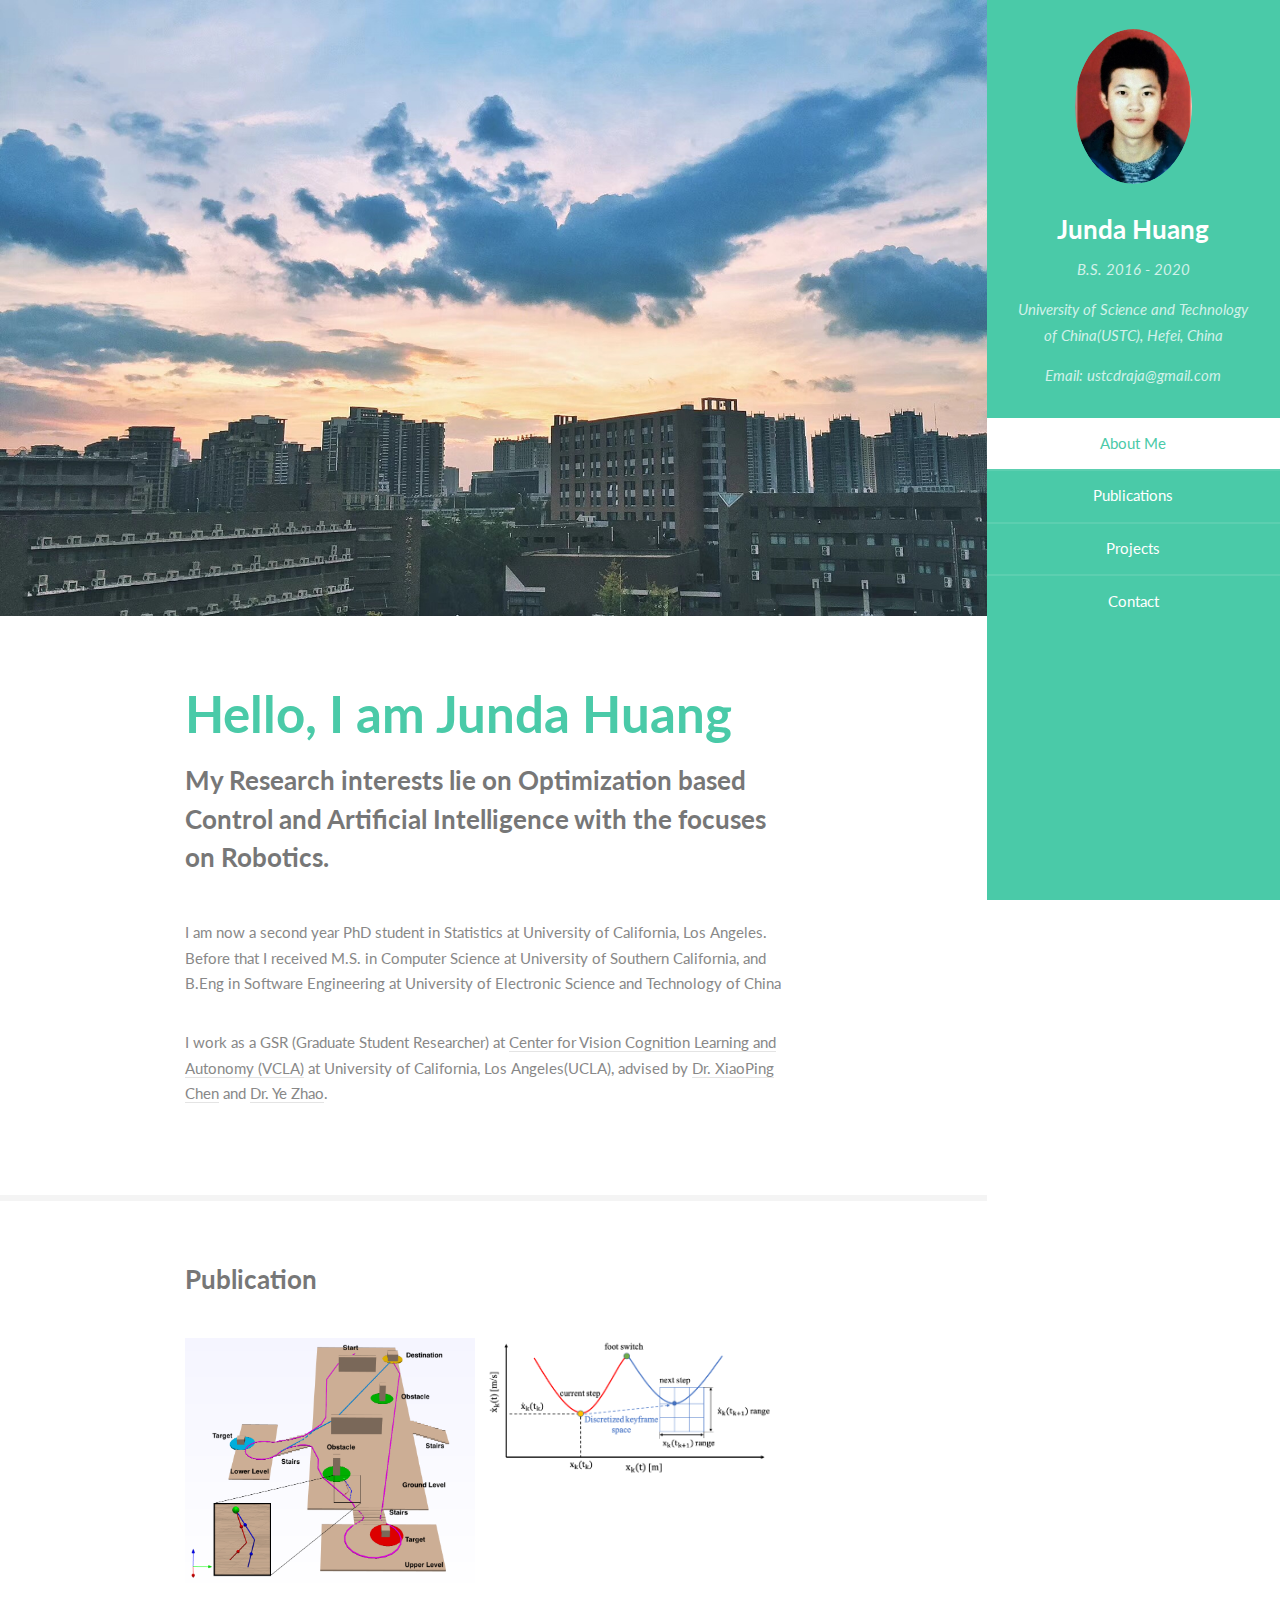
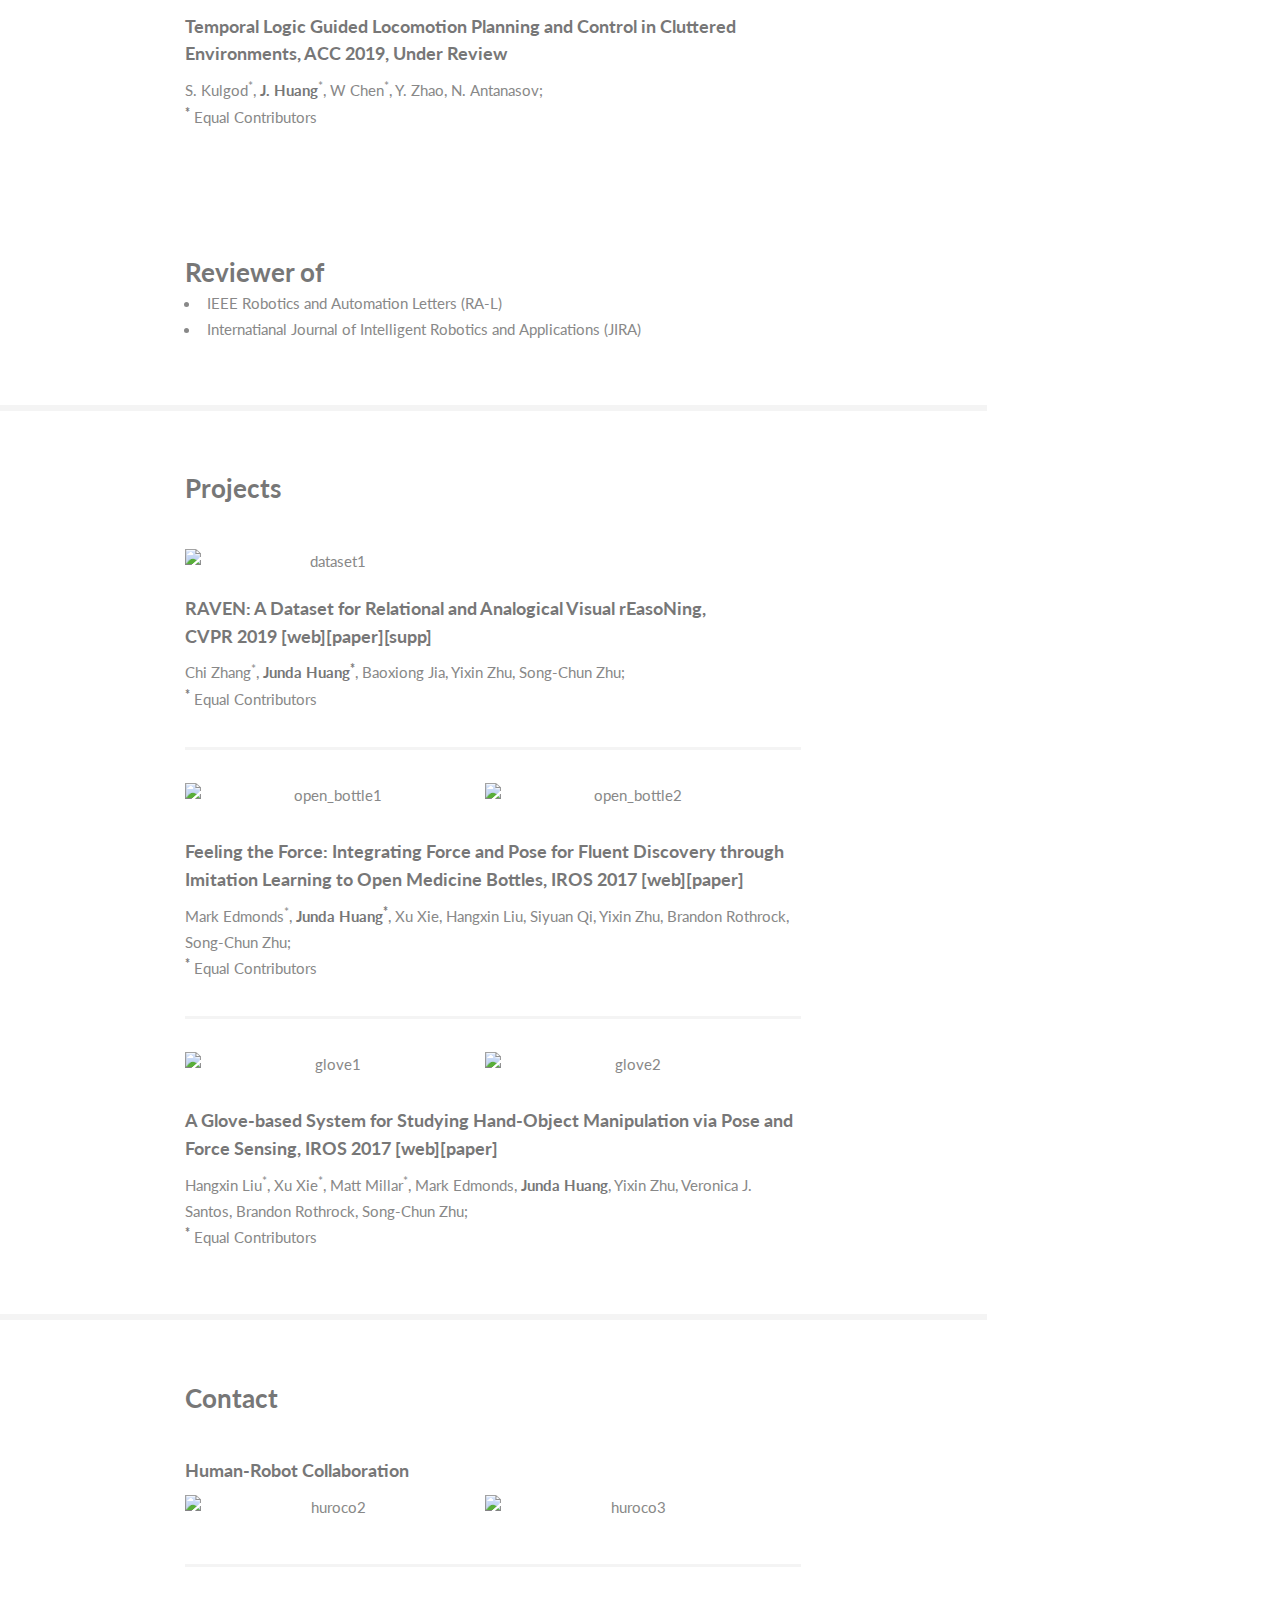
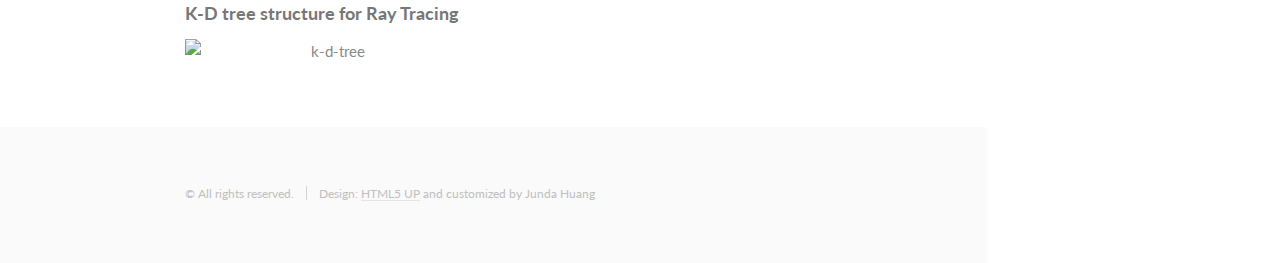
==== newPage/index.html @ 222080c9 "first commit" ====
<!DOCTYPE HTML>
<html>
	<head>
		<title>Junda Huang</title>
		<meta charset="utf-8" />
		<meta name="viewport" content="width=device-width, initial-scale=1" />
		<!--[if lte IE 8]><script src="assets/js/ie/html5shiv.js"></script><![endif]-->
		<link rel="stylesheet" href="assets/css/main.css" />
		<!--[if lte IE 8]><link rel="stylesheet" href="assets/css/ie8.css" /><![endif]-->
		<link rel="apple-touch-icon" sizes="57x57" href="./images/title.ico/apple-icon-57x57.png">
		<link rel="apple-touch-icon" sizes="60x60" href="./images/title.ico/apple-icon-60x60.png">
		<link rel="apple-touch-icon" sizes="72x72" href="./images/title.ico/apple-icon-72x72.png">
		<link rel="apple-touch-icon" sizes="76x76" href="./images/title.ico/apple-icon-76x76.png">
		<link rel="apple-touch-icon" sizes="114x114" href="./images/title.ico/apple-icon-114x114.png">
		<link rel="apple-touch-icon" sizes="120x120" href="./images/title.ico/apple-icon-120x120.png">
		<link rel="apple-touch-icon" sizes="144x144" href="./images/title.ico/apple-icon-144x144.png">
		<link rel="apple-touch-icon" sizes="152x152" href="./images/title.ico/apple-icon-152x152.png">
		<link rel="apple-touch-icon" sizes="180x180" href="./images/title.ico/apple-icon-180x180.png">
		<link rel="icon" type="image/png" sizes="192x192"  href="./images/title.ico/android-icon-192x192.png">
		<link rel="icon" type="image/png" sizes="32x32" href="./images/title.ico/favicon-32x32.png">
		<link rel="icon" type="image/png" sizes="96x96" href="./images/title.ico/favicon-96x96.png">
		<link rel="icon" type="image/png" sizes="16x16" href="./images/title.ico/favicon-16x16.png">
		<link rel="manifest" href="./images/title.ico/manifest.json">
		<meta name="msapplication-TileColor" content="#ffffff">
		<meta name="msapplication-TileImage" content="./images/title.ico/ms-icon-144x144.png">
		<meta name="theme-color" content="#ffffff">
	</head>
	<body>

		<!-- Header -->
			<section id="header">
				<header>
					<span class="image avatar"><img src="./images/1.jpg" alt="" /></span>
					<h1 id="logo"><a href="#">Junda Huang</a></h1>
					<p>B.S. 2016 - 2020</p>
					<p>University of Science and Technology of China(USTC), Hefei, China</p>
					<p>Email: ustcdraja@gmail.com  

					</p>
				</header>
				<nav id="nav">
					<ul>
						<li><a href="#one" class="active">About Me</a></li>
						<li><a href="#two">Publications</a></li>
						<li><a href="#three">Projects</a></li>
						<li><a href="#four">Contact</a></li>
					</ul>
				</nav>
				<!-- <footer>
					<ul class="icons">
						<li><a href="#" class="icon fa-twitter"><span class="label">Twitter</span></a></li>
						<li><a href="#" class="icon fa-facebook"><span class="label">Facebook</span></a></li>
						<li><a href="#" class="icon fa-instagram"><span class="label">Instagram</span></a></li>
						<li><a href="#" class="icon fa-github"><span class="label">Github</span></a></li>
						<li><a href="#" class="icon fa-envelope"><span class="label">Email</span></a></li>
					</ul>
				</footer> -->
			</section>

		<!-- Wrapper -->
			<div id="wrapper">

				<!-- Main -->
					<div id="main">

						<!-- One -->
							<section id="one">
								<div class="container">
									<header class="major">
										<h2>Hello, I am Junda Huang</h2>
										<p>My Research interests lie on Optimization based Control and Artificial Intelligence with the focuses on Robotics.</p>
									</header>
									<p>I am now a second year PhD student in Statistics at University of California, Los Angeles. Before that I received
										M.S. in Computer Science at University of Southern California, and B.Eng in Software Engineering at University of
										Electronic Science and Technology of China</p>
									<p>I work as a GSR (Graduate Student Researcher) at <a href="http://vcla.stat.ucla.edu/index.html">
										Center for Vision Cognition Learning and Autonomy (VCLA)</a> 
										at University of California, Los Angeles(UCLA), advised by 
										<a href="http://ai.ustc.edu.cn/">Dr. XiaoPing Chen</a> and <a href="https://sites.google.com/site/yezhaout/home">Dr. Ye Zhao</a>.<br><br>
								</div>
							</section>

						<!-- Two Publication-->
							<section id="two">
								<div class="container">
									<h3>Publication</h3>
									<br>
									<div class="features">
										<article>
											<div class="inner">
												<img src="./images/planned_paths_fixed.png" class="paperimgs" alt="Path planning" />
												<img src="./images/keyframe.png" class="paperimgs" alt="keyframe" />
											</div>
											<div class="paperdivs">
												<h4>Temporal Logic Guided Locomotion Planning and Control in Cluttered Environments, ACC 2019, Under Review</h4>
												<p>S. Kulgod<sup>*</sup>, <strong>J. Huang</strong><sup>*</sup>, W Chen<sup>*</sup>, Y. Zhao, N. Antanasov;
													 <br><b><sup>*</sup></b> Equal Contributors</p>
											</div>
										</article>										
									</div>
								</div>
								<div class="container">
									<h7>Reviewer of</h7>
									<br>
									<div class="features">
										<ul>
											<li>IEEE Robotics and Automation Letters (RA-L)</li>
											<li>Internatianal Journal of Intelligent Robotics and Applications (JIRA)</li>
										</ul>
									</div>
								</div>
							</section>
						<!-- Three Projects -->
							<section id="three">
								<div class="container">
									<h3>Projects</h3>
									<br>
									<div class="features">
										<article>
												<div class="inner">
													<img src="./images/ravendataset1.png" class="paperimgs" alt="dataset1" />
												</div>
												<div class="paperdivs">
													<h4>RAVEN: A Dataset for Relational and Analogical Visual rEasoNing, <br>CVPR 2019 [<a href="http://wellyzhang.github.io/project/raven.html">web</a>][<a href="http://wellyzhang.github.io/attach/cvpr19zhang.pdf">paper</a>][<a href="http://wellyzhang.github.io/attach/cvpr19zhang_supp.pdf">supp</a>]</h4>
													<p>Chi Zhang<sup>*</sup>, <b>Junda Huang<sup>*</sup></b>, Baoxiong Jia, Yixin Zhu, Song-Chun Zhu; <br><b><sup>*</sup></b> Equal Contributors</p>
												</div>
										</article>

										<article>
											<div class="inner">
												<img src="./images/open_bottle1.gif" class="paperimgs" alt="open_bottle1" />
												<img src="./images/open_bottle2.gif" class="paperimgs" alt="open_bottle2" />
											</div>
											<div class="paperdivs">
												<h4>Feeling the Force: Integrating Force and Pose for Fluent Discovery through Imitation Learning to Open Medicine Bottles, IROS 2017 [<a href="./projects/open_bottles/index.html">web</a>][<a href="./papers/IROS17_OpenBottle.pdf">paper</a>]</h4>
												<p>Mark Edmonds<sup>*</sup>, <b>Junda Huang<sup>*</sup></b>, Xu Xie, Hangxin Liu, Siyuan Qi, Yixin Zhu, Brandon Rothrock, Song-Chun Zhu; <br><b><sup>*</sup></b> Equal Contributors</p>
											</div>
										</article>

										<article>
											<div class="inner">
												<img src="./images/glove1.png" class="paperimgs" alt="glove1" />
												<img src="./images/glove2.png" class="paperimgs" alt="glove2" />
											</div>
											<div class="paperdivs">
												<h4>A Glove-based System for Studying Hand-Object Manipulation via Pose and Force Sensing, IROS 2017 [<a href="https://liuhx111.github.io/glove.html">web</a>][<a href="https://liuhx111.github.io/papers/IROS17_Glove_Hardware.pdf">paper</a>]</h4>
												<p>Hangxin Liu<sup>*</sup>, Xu Xie<sup>*</sup>, Matt Millar<sup>*</sup>, Mark Edmonds, <b>Junda Huang</b>, Yixin Zhu, Veronica J. Santos, Brandon Rothrock, Song-Chun Zhu; <br><b><sup>*</sup></b> Equal Contributors</p>
											</div>
										</article>
									</div>
									
								</div>
							</section>

						<!-- Four Contact -->
							<section id="four">
								<div class="container">
									<h3>Contact</h3>
									<br>
									<div class="features">
										<article>
											<div>
												<a href="https://xiaozhuchacha.github.io/projects/huroco/index.html"><h4>Human-Robot Collaboration</h4></a>
											</div>
											<div class="inner">
												<img src="./images/huroco2.gif" class="hurocoimgs" alt="huroco2" />
												<img src="./images/huroco3.gif" class="hurocoimgs" alt="huroco3" />
											</div>
										</article>
										<article>
											<div>
												<h4>K-D tree structure for Ray Tracing</h4>
											</div>
											<div class="inner">
												<img src="images/k-d tree.png" class="hurocoimgs" alt="k-d-tree" />
											</div>
										</article>
									</div>
								</div>
							</section>

						<!-- Five -->
						<!--
							<section id="five">
								<div class="container">
									<h3>Elements</h3>

									<section>
										<h4>Text</h4>
										<p>This is <b>bold</b> and this is <strong>strong</strong>. This is <i>italic</i> and this is <em>emphasized</em>.
										This is <sup>superscript</sup> text and this is <sub>subscript</sub> text.
										This is <u>underlined</u> and this is code: <code>for (;;) { ... }</code>. Finally, <a href="#">this is a link</a>.</p>
										<hr />
										<header>
											<h4>Heading with a Subtitle</h4>
											<p>Lorem ipsum dolor sit amet nullam id egestas urna aliquam</p>
										</header>
										<p>Nunc lacinia ante nunc ac lobortis. Interdum adipiscing gravida odio porttitor sem non mi integer non faucibus ornare mi ut ante amet placerat aliquet. Volutpat eu sed ante lacinia sapien lorem accumsan varius montes viverra nibh in adipiscing blandit tempus accumsan.</p>
										<header>
											<h5>Heading with a Subtitle</h5>
											<p>Lorem ipsum dolor sit amet nullam id egestas urna aliquam</p>
										</header>
										<p>Nunc lacinia ante nunc ac lobortis. Interdum adipiscing gravida odio porttitor sem non mi integer non faucibus ornare mi ut ante amet placerat aliquet. Volutpat eu sed ante lacinia sapien lorem accumsan varius montes viverra nibh in adipiscing blandit tempus accumsan.</p>
										<hr />
										<h2>Heading Level 2</h2>
										<h3>Heading Level 3</h3>
										<h4>Heading Level 4</h4>
										<h5>Heading Level 5</h5>
										<h6>Heading Level 6</h6>
										<hr />
										<h5>Blockquote</h5>
										<blockquote>Fringilla nisl. Donec accumsan interdum nisi, quis tincidunt felis sagittis eget tempus euismod. Vestibulum ante ipsum primis in faucibus vestibulum. Blandit adipiscing eu felis iaculis volutpat ac adipiscing accumsan faucibus. Vestibulum ante ipsum primis in faucibus lorem ipsum dolor sit amet nullam adipiscing eu felis.</blockquote>
										<h5>Preformatted</h5>
										<pre><code>i = 0;

	while (!deck.isInOrder()) {
	    print 'Iteration ' + i;
	    deck.shuffle();
	    i++;
	}

	print 'It took ' + i + ' iterations to sort the deck.';</code></pre>
									</section>

									<section>
										<h4>Lists</h4>
										<div class="row">
											<div class="6u 12u(xsmall)">
												<h5>Unordered</h5>
												<ul>
													<li>Dolor pulvinar etiam magna etiam.</li>
													<li>Sagittis adipiscing lorem eleifend.</li>
													<li>Felis enim feugiat dolore viverra.</li>
												</ul>
												<h5>Alternate</h5>
												<ul class="alt">
													<li>Dolor pulvinar etiam magna etiam.</li>
													<li>Sagittis adipiscing lorem eleifend.</li>
													<li>Felis enim feugiat dolore viverra.</li>
												</ul>
											</div>
											<div class="6u 12u(xsmall)">
												<h5>Ordered</h5>
												<ol>
													<li>Dolor pulvinar etiam magna etiam.</li>
													<li>Etiam vel felis at lorem sed viverra.</li>
													<li>Felis enim feugiat dolore viverra.</li>
													<li>Dolor pulvinar etiam magna etiam.</li>
													<li>Etiam vel felis at lorem sed viverra.</li>
													<li>Felis enim feugiat dolore viverra.</li>
												</ol>
												<h5>Icons</h5>
												<ul class="icons">
													<li><a href="#" class="icon fa-twitter"><span class="label">Twitter</span></a></li>
													<li><a href="#" class="icon fa-facebook"><span class="label">Facebook</span></a></li>
													<li><a href="#" class="icon fa-instagram"><span class="label">Instagram</span></a></li>
													<li><a href="#" class="icon fa-github"><span class="label">Github</span></a></li>
													<li><a href="#" class="icon fa-dribbble"><span class="label">Dribbble</span></a></li>
													<li><a href="#" class="icon fa-tumblr"><span class="label">Tumblr</span></a></li>
												</ul>
											</div>
										</div>
										<h5>Actions</h5>
										<ul class="actions">
											<li><a href="#" class="button special">Default</a></li>
											<li><a href="#" class="button">Default</a></li>
											<li><a href="#" class="button alt">Default</a></li>
										</ul>
										<ul class="actions small">
											<li><a href="#" class="button special small">Small</a></li>
											<li><a href="#" class="button small">Small</a></li>
											<li><a href="#" class="button alt small">Small</a></li>
										</ul>
										<div class="row">
											<div class="3u 6u(medium) 12u$(xsmall)">
												<ul class="actions vertical">
													<li><a href="#" class="button special">Default</a></li>
													<li><a href="#" class="button">Default</a></li>
													<li><a href="#" class="button alt">Default</a></li>
												</ul>
											</div>
											<div class="3u 6u$(medium) 12u$(xsmall)">
												<ul class="actions vertical small">
													<li><a href="#" class="button special small">Small</a></li>
													<li><a href="#" class="button small">Small</a></li>
													<li><a href="#" class="button alt small">Small</a></li>
												</ul>
											</div>
											<div class="3u 6u(medium) 12u$(xsmall)">
												<ul class="actions vertical">
													<li><a href="#" class="button special fit">Default</a></li>
													<li><a href="#" class="button fit">Default</a></li>
													<li><a href="#" class="button alt fit">Default</a></li>
												</ul>
											</div>
											<div class="3u 6u$(medium) 12u$(xsmall)">
												<ul class="actions vertical small">
													<li><a href="#" class="button special small fit">Small</a></li>
													<li><a href="#" class="button small fit">Small</a></li>
													<li><a href="#" class="button alt small fit">Small</a></li>
												</ul>
											</div>
										</div>
									</section>

									<section>
										<h4>Table</h4>
										<h5>Default</h5>
										<div class="table-wrapper">
											<table>
												<thead>
													<tr>
														<th>Name</th>
														<th>Description</th>
														<th>Price</th>
													</tr>
												</thead>
												<tbody>
													<tr>
														<td>Item One</td>
														<td>Ante turpis integer aliquet porttitor.</td>
														<td>29.99</td>
													</tr>
													<tr>
														<td>Item Two</td>
														<td>Vis ac commodo adipiscing arcu aliquet.</td>
														<td>19.99</td>
													</tr>
													<tr>
														<td>Item Three</td>
														<td> Morbi faucibus arcu accumsan lorem.</td>
														<td>29.99</td>
													</tr>
													<tr>
														<td>Item Four</td>
														<td>Vitae integer tempus condimentum.</td>
														<td>19.99</td>
													</tr>
													<tr>
														<td>Item Five</td>
														<td>Ante turpis integer aliquet porttitor.</td>
														<td>29.99</td>
													</tr>
												</tbody>
												<tfoot>
													<tr>
														<td colspan="2"></td>
														<td>100.00</td>
													</tr>
												</tfoot>
											</table>
										</div>

										<h5>Alternate</h5>
										<div class="table-wrapper">
											<table class="alt">
												<thead>
													<tr>
														<th>Name</th>
														<th>Description</th>
														<th>Price</th>
													</tr>
												</thead>
												<tbody>
													<tr>
														<td>Item One</td>
														<td>Ante turpis integer aliquet porttitor.</td>
														<td>29.99</td>
													</tr>
													<tr>
														<td>Item Two</td>
														<td>Vis ac commodo adipiscing arcu aliquet.</td>
														<td>19.99</td>
													</tr>
													<tr>
														<td>Item Three</td>
														<td> Morbi faucibus arcu accumsan lorem.</td>
														<td>29.99</td>
													</tr>
													<tr>
														<td>Item Four</td>
														<td>Vitae integer tempus condimentum.</td>
														<td>19.99</td>
													</tr>
													<tr>
														<td>Item Five</td>
														<td>Ante turpis integer aliquet porttitor.</td>
														<td>29.99</td>
													</tr>
												</tbody>
												<tfoot>
													<tr>
														<td colspan="2"></td>
														<td>100.00</td>
													</tr>
												</tfoot>
											</table>
										</div>
									</section>

									<section>
										<h4>Buttons</h4>
										<ul class="actions">
											<li><a href="#" class="button special">Special</a></li>
											<li><a href="#" class="button">Default</a></li>
											<li><a href="#" class="button alt">Alternate</a></li>
										</ul>
										<ul class="actions">
											<li><a href="#" class="button special big">Big</a></li>
											<li><a href="#" class="button">Default</a></li>
											<li><a href="#" class="button alt small">Small</a></li>
										</ul>
										<ul class="actions fit">
											<li><a href="#" class="button special fit">Fit</a></li>
											<li><a href="#" class="button fit">Fit</a></li>
											<li><a href="#" class="button alt fit">Fit</a></li>
										</ul>
										<ul class="actions fit small">
											<li><a href="#" class="button special fit small">Fit + Small</a></li>
											<li><a href="#" class="button fit small">Fit + Small</a></li>
											<li><a href="#" class="button alt fit small">Fit + Small</a></li>
										</ul>
										<ul class="actions">
											<li><a href="#" class="button special icon fa-download">Icon</a></li>
											<li><a href="#" class="button icon fa-download">Icon</a></li>
											<li><a href="#" class="button alt icon fa-check">Icon</a></li>
										</ul>
										<ul class="actions">
											<li><span class="button special disabled">Special</span></li>
											<li><span class="button disabled">Default</span></li>
											<li><span class="button alt disabled">Alternate</span></li>
										</ul>
									</section>

									<section>
										<h4>Form</h4>
										<form method="post" action="#">
											<div class="row uniform">
												<div class="6u 12u(xsmall)">
													<input type="text" name="demo-name" id="demo-name" value="" placeholder="Name" />
												</div>
												<div class="6u 12u(xsmall)">
													<input type="email" name="demo-email" id="demo-email" value="" placeholder="Email" />
												</div>
											</div>
											<div class="row uniform">
												<div class="12u">
													<div class="select-wrapper">
														<select name="demo-category" id="demo-category">
															<option value="">- Category -</option>
															<option value="1">Manufacturing</option>
															<option value="1">Shipping</option>
															<option value="1">Administration</option>
															<option value="1">Human Resources</option>
														</select>
													</div>
												</div>
											</div>
											<div class="row uniform">
												<div class="4u 12u(medium)">
													<input type="radio" id="demo-priority-low" name="demo-priority" checked>
													<label for="demo-priority-low">Low Priority</label>
												</div>
												<div class="4u 12u(medium)">
													<input type="radio" id="demo-priority-normal" name="demo-priority">
													<label for="demo-priority-normal">Normal Priority</label>
												</div>
												<div class="4u 12u(medium)">
													<input type="radio" id="demo-priority-high" name="demo-priority">
													<label for="demo-priority-high">High Priority</label>
												</div>
											</div>
											<div class="row uniform">
												<div class="6u 12u(medium)">
													<input type="checkbox" id="demo-copy" name="demo-copy">
													<label for="demo-copy">Email me a copy of this message</label>
												</div>
												<div class="6u 12u(medium)">
													<input type="checkbox" id="demo-human" name="demo-human" checked>
													<label for="demo-human">I am a human and not a robot</label>
												</div>
											</div>
											<div class="row uniform">
												<div class="12u">
													<textarea name="demo-message" id="demo-message" placeholder="Enter your message" rows="6"></textarea>
												</div>
											</div>
											<div class="row uniform">
												<div class="12u">
													<ul class="actions">
														<li><input type="submit" value="Send Message" /></li>
														<li><input type="reset" value="Reset" class="alt" /></li>
													</ul>
												</div>
											</div>
										</form>
									</section>

									<section>
										<h4>Image</h4>
										<h5>Fit</h5>
										<span class="image fit"><img src="images/banner.jpg" alt="" /></span>
										<div class="box alt">
											<div class="row 50% uniform">
												<div class="4u"><span class="image fit"><img src="images/pic01.jpg" alt="" /></span></div>
												<div class="4u"><span class="image fit"><img src="images/pic02.jpg" alt="" /></span></div>
												<div class="4u"><span class="image fit"><img src="images/pic03.jpg" alt="" /></span></div>
											</div>
											<div class="row 50% uniform">
												<div class="4u"><span class="image fit"><img src="images/pic02.jpg" alt="" /></span></div>
												<div class="4u"><span class="image fit"><img src="images/pic03.jpg" alt="" /></span></div>
												<div class="4u"><span class="image fit"><img src="images/pic01.jpg" alt="" /></span></div>
											</div>
											<div class="row 50% uniform">
												<div class="4u"><span class="image fit"><img src="images/pic03.jpg" alt="" /></span></div>
												<div class="4u"><span class="image fit"><img src="images/pic01.jpg" alt="" /></span></div>
												<div class="4u"><span class="image fit"><img src="images/pic02.jpg" alt="" /></span></div>
											</div>
										</div>
										<h5>Left &amp; Right</h5>
										<p><span class="image left"><img src="images/avatar.jpg" alt="" /></span>Fringilla nisl. Donec accumsan interdum nisi, quis tincidunt felis sagittis eget. tempus euismod. Vestibulum ante ipsum primis in faucibus vestibulum. Blandit adipiscing eu felis iaculis volutpat ac adipiscing accumsan eu faucibus. Integer ac pellentesque praesent tincidunt felis sagittis eget. tempus euismod. Vestibulum ante ipsum primis in faucibus vestibulum. Blandit adipiscing eu felis iaculis volutpat ac adipiscing accumsan eu faucibus. Integer ac pellentesque praesent. Donec accumsan interdum nisi, quis tincidunt felis sagittis eget. tempus euismod. Vestibulum ante ipsum primis in faucibus vestibulum. Blandit adipiscing eu felis iaculis volutpat ac adipiscing accumsan eu faucibus. Integer ac pellentesque praesent tincidunt felis sagittis eget. tempus euismod. Vestibulum ante ipsum primis in faucibus vestibulum. Blandit adipiscing eu felis iaculis volutpat ac adipiscing accumsan eu faucibus. Integer ac pellentesque praesent.</p>
										<p><span class="image right"><img src="images/avatar.jpg" alt="" /></span>Fringilla nisl. Donec accumsan interdum nisi, quis tincidunt felis sagittis eget. tempus euismod. Vestibulum ante ipsum primis in faucibus vestibulum. Blandit adipiscing eu felis iaculis volutpat ac adipiscing accumsan eu faucibus. Integer ac pellentesque praesent tincidunt felis sagittis eget. tempus euismod. Vestibulum ante ipsum primis in faucibus vestibulum. Blandit adipiscing eu felis iaculis volutpat ac adipiscing accumsan eu faucibus. Integer ac pellentesque praesent. Donec accumsan interdum nisi, quis tincidunt felis sagittis eget. tempus euismod. Vestibulum ante ipsum primis in faucibus vestibulum. Blandit adipiscing eu felis iaculis volutpat ac adipiscing accumsan eu faucibus. Integer ac pellentesque praesent tincidunt felis sagittis eget. tempus euismod. Vestibulum ante ipsum primis in faucibus vestibulum. Blandit adipiscing eu felis iaculis volutpat ac adipiscing accumsan eu faucibus. Integer ac pellentesque praesent.</p>
									</section>

								</div>
							</section>
						-->

					</div>

				<!-- Footer -->
					<section id="footer">
						<div class="container">
							<ul class="copyright">
								<li>&copy; All rights reserved.</li><li>Design: <a href="https://www.html5up.net">HTML5 UP</a> and customized by Junda Huang</li>
							</ul>
						</div>
					</section>

			</div>

		<!-- Scripts -->
			<script src="assets/js/jquery.min.js"></script>
			<script src="assets/js/jquery.scrollzer.min.js"></script>
			<script src="assets/js/jquery.scrolly.min.js"></script>
			<script src="assets/js/skel.min.js"></script>
			<script src="assets/js/util.js"></script>
			<!--[if lte IE 8]><script src="assets/js/ie/respond.min.js"></script><![endif]-->
			<script src="assets/js/main.js"></script>

	</body>
</html>
---- newPage/assets/css/main.css ----
@import url("font-awesome.min.css");
@import url("https://fonts.googleapis.com/css?family=Lato:400,400italic,700,700italic|Source+Code+Pro:400");

/*
	Read Only by HTML5 UP
	html5up.net | @n33co
	Free for personal and commercial use under the CCA 3.0 license (html5up.net/license)
*/

/* Reset */

	html, body, div, span, applet, object, iframe, h1, h2, h3, h4, h5, h6, h7, p, blockquote, pre, a, abbr, acronym, address, big, cite, code, del, dfn, em, img, ins, kbd, q, s, samp, small, strike, strong, sub, sup, tt, var, b, u, i, center, dl, dt, dd, ol, ul, li, fieldset, form, label, legend, table, caption, tbody, tfoot, thead, tr, th, td, article, aside, canvas, details, embed, figure, figcaption, footer, header, hgroup, menu, nav, output, ruby, section, summary, time, mark, audio, video {
		margin: 0;
		padding: 0;
		border: 0;
		font-size: 100%;
		font: inherit;
		vertical-align: baseline;
	}

	article, aside, details, figcaption, figure, footer, header, hgroup, menu, nav, section {
		display: block;
	}

	.schicons {
		width: 60px;
		height: 60px;
		margin-right: 35px;
		vertical-align: middle;
	}

	.schname {
		line-height: 65px;
	}

	.paperimgs {
		width: 290px;
		float: left;
		margin-right: 10px; 
		margin-bottom: 10px;
	}

	.paperdivs {
		margin-top: 20px;
	}

	.hurocoimgs {
		width: 290px;
		float: left;
		margin-right: 10px; 
		margin-bottom: 10px;
	}

	#schools tr{
		background-color: #fff !important;
		border: 0px;
	}

	#schools td{
		vertical-align: middle;
	}

	body {
		line-height: 1;
	}

	ol, ul {
		list-style: none;
	}

	blockquote, q {
		quotes: none;
	}

	blockquote:before, blockquote:after, q:before, q:after {
		content: '';
		content: none;
	}

	table {
		border-collapse: collapse;
		border-spacing: 0;
	}

	body {
		-webkit-text-size-adjust: none;
	}

/* Box Model */

	*, *:before, *:after {
		-moz-box-sizing: border-box;
		-webkit-box-sizing: border-box;
		box-sizing: border-box;
	}

/* Containers */

	.container {
		margin-left: auto;
		margin-right: auto;
	}

	.container.\31 25\25 {
		width: 100%;
		max-width: 56.25em;
		min-width: 45em;
	}

	.container.\37 5\25 {
		width: 33.75em;
	}

	.container.\35 0\25 {
		width: 22.5em;
	}

	.container.\32 5\25 {
		width: 11.25em;
	}

	.container {
		width: 45em;
	}

	@media screen and (max-width: 1680px) {

		.container.\31 25\25 {
			width: 100%;
			max-width: 56.25em;
			min-width: 45em;
		}

		.container.\37 5\25 {
			width: 33.75em;
		}

		.container.\35 0\25 {
			width: 22.5em;
		}

		.container.\32 5\25 {
			width: 11.25em;
		}

		.container {
			width: 45em;
		}

	}

	@media screen and (max-width: 1280px) {

		.container.\31 25\25 {
			width: 100%;
			max-width: 52.5em;
			min-width: 42em;
		}

		.container.\37 5\25 {
			width: 31.5em;
		}

		.container.\35 0\25 {
			width: 21em;
		}

		.container.\32 5\25 {
			width: 10.5em;
		}

		.container {
			width: 42em;
		}

	}

	@media screen and (max-width: 1024px) {

		.container.\31 25\25 {
			width: 100%;
			max-width: 106.25%;
			min-width: 85%;
		}

		.container.\37 5\25 {
			width: 63.75%;
		}

		.container.\35 0\25 {
			width: 42.5%;
		}

		.container.\32 5\25 {
			width: 21.25%;
		}

		.container {
			width: 85% !important;
		}

	}

	@media screen and (max-width: 736px) {

		.container.\31 25\25 {
			width: 100%;
			max-width: 112.5%;
			min-width: 90%;
		}

		.container.\37 5\25 {
			width: 67.5%;
		}

		.container.\35 0\25 {
			width: 45%;
		}

		.container.\32 5\25 {
			width: 22.5%;
		}

		.container {
			width: 90% !important;
		}

	}

	@media screen and (max-width: 480px) {

		.container.\31 25\25 {
			width: 100%;
			max-width: 112.5%;
			min-width: 90%;
		}

		.container.\37 5\25 {
			width: 67.5%;
		}

		.container.\35 0\25 {
			width: 45%;
		}

		.container.\32 5\25 {
			width: 22.5%;
		}

		.container {
			width: 90% !important;
		}

	}

/* Grid */

	.row {
		border-bottom: solid 1px transparent;
		-moz-box-sizing: border-box;
		-webkit-box-sizing: border-box;
		box-sizing: border-box;
	}

	.row > * {
		float: left;
		-moz-box-sizing: border-box;
		-webkit-box-sizing: border-box;
		box-sizing: border-box;
	}

	.row:after, .row:before {
		content: '';
		display: block;
		clear: both;
		height: 0;
	}

	.row.uniform > * > :first-child {
		margin-top: 0;
	}

	.row.uniform > * > :last-child {
		margin-bottom: 0;
	}

	.row.\30 \25 > * {
		padding: 0 0 0 0em;
	}

	.row.\30 \25 {
		margin: 0 0 -1px 0em;
	}

	.row.uniform.\30 \25 > * {
		padding: 0em 0 0 0em;
	}

	.row.uniform.\30 \25 {
		margin: 0em 0 -1px 0em;
	}

	.row > * {
		padding: 0 0 0 2em;
	}

	.row {
		margin: 0 0 -1px -2em;
	}

	.row.uniform > * {
		padding: 2em 0 0 2em;
	}

	.row.uniform {
		margin: -2em 0 -1px -2em;
	}

	.row.\32 00\25 > * {
		padding: 0 0 0 4em;
	}

	.row.\32 00\25 {
		margin: 0 0 -1px -4em;
	}

	.row.uniform.\32 00\25 > * {
		padding: 4em 0 0 4em;
	}

	.row.uniform.\32 00\25 {
		margin: -4em 0 -1px -4em;
	}

	.row.\31 50\25 > * {
		padding: 0 0 0 3em;
	}

	.row.\31 50\25 {
		margin: 0 0 -1px -3em;
	}

	.row.uniform.\31 50\25 > * {
		padding: 3em 0 0 3em;
	}

	.row.uniform.\31 50\25 {
		margin: -3em 0 -1px -3em;
	}

	.row.\35 0\25 > * {
		padding: 0 0 0 1em;
	}

	.row.\35 0\25 {
		margin: 0 0 -1px -1em;
	}

	.row.uniform.\35 0\25 > * {
		padding: 1em 0 0 1em;
	}

	.row.uniform.\35 0\25 {
		margin: -1em 0 -1px -1em;
	}

	.row.\32 5\25 > * {
		padding: 0 0 0 0.5em;
	}

	.row.\32 5\25 {
		margin: 0 0 -1px -0.5em;
	}

	.row.uniform.\32 5\25 > * {
		padding: 0.5em 0 0 0.5em;
	}

	.row.uniform.\32 5\25 {
		margin: -0.5em 0 -1px -0.5em;
	}

	.\31 2u, .\31 2u\24 {
		width: 100%;
		clear: none;
		margin-left: 0;
	}

	.\31 1u, .\31 1u\24 {
		width: 91.6666666667%;
		clear: none;
		margin-left: 0;
	}

	.\31 0u, .\31 0u\24 {
		width: 83.3333333333%;
		clear: none;
		margin-left: 0;
	}

	.\39 u, .\39 u\24 {
		width: 75%;
		clear: none;
		margin-left: 0;
	}

	.\38 u, .\38 u\24 {
		width: 66.6666666667%;
		clear: none;
		margin-left: 0;
	}

	.\37 u, .\37 u\24 {
		width: 58.3333333333%;
		clear: none;
		margin-left: 0;
	}

	.\36 u, .\36 u\24 {
		width: 50%;
		clear: none;
		margin-left: 0;
	}

	.\35 u, .\35 u\24 {
		width: 41.6666666667%;
		clear: none;
		margin-left: 0;
	}

	.\34 u, .\34 u\24 {
		width: 33.3333333333%;
		clear: none;
		margin-left: 0;
	}

	.\33 u, .\33 u\24 {
		width: 25%;
		clear: none;
		margin-left: 0;
	}

	.\32 u, .\32 u\24 {
		width: 16.6666666667%;
		clear: none;
		margin-left: 0;
	}

	.\31 u, .\31 u\24 {
		width: 8.3333333333%;
		clear: none;
		margin-left: 0;
	}

	.\31 2u\24 + *,
	.\31 1u\24 + *,
	.\31 0u\24 + *,
	.\39 u\24 + *,
	.\38 u\24 + *,
	.\37 u\24 + *,
	.\36 u\24 + *,
	.\35 u\24 + *,
	.\34 u\24 + *,
	.\33 u\24 + *,
	.\32 u\24 + *,
	.\31 u\24 + * {
		clear: left;
	}

	.\-11u {
		margin-left: 91.66667%;
	}

	.\-10u {
		margin-left: 83.33333%;
	}

	.\-9u {
		margin-left: 75%;
	}

	.\-8u {
		margin-left: 66.66667%;
	}

	.\-7u {
		margin-left: 58.33333%;
	}

	.\-6u {
		margin-left: 50%;
	}

	.\-5u {
		margin-left: 41.66667%;
	}

	.\-4u {
		margin-left: 33.33333%;
	}

	.\-3u {
		margin-left: 25%;
	}

	.\-2u {
		margin-left: 16.66667%;
	}

	.\-1u {
		margin-left: 8.33333%;
	}

	@media screen and (max-width: 1680px) {

		.row > * {
			padding: 0 0 0 2em;
		}

		.row {
			margin: 0 0 -1px -2em;
		}

		.row.uniform > * {
			padding: 2em 0 0 2em;
		}

		.row.uniform {
			margin: -2em 0 -1px -2em;
		}

		.row.\32 00\25 > * {
			padding: 0 0 0 4em;
		}

		.row.\32 00\25 {
			margin: 0 0 -1px -4em;
		}

		.row.uniform.\32 00\25 > * {
			padding: 4em 0 0 4em;
		}

		.row.uniform.\32 00\25 {
			margin: -4em 0 -1px -4em;
		}

		.row.\31 50\25 > * {
			padding: 0 0 0 3em;
		}

		.row.\31 50\25 {
			margin: 0 0 -1px -3em;
		}

		.row.uniform.\31 50\25 > * {
			padding: 3em 0 0 3em;
		}

		.row.uniform.\31 50\25 {
			margin: -3em 0 -1px -3em;
		}

		.row.\35 0\25 > * {
			padding: 0 0 0 1em;
		}

		.row.\35 0\25 {
			margin: 0 0 -1px -1em;
		}

		.row.uniform.\35 0\25 > * {
			padding: 1em 0 0 1em;
		}

		.row.uniform.\35 0\25 {
			margin: -1em 0 -1px -1em;
		}

		.row.\32 5\25 > * {
			padding: 0 0 0 0.5em;
		}

		.row.\32 5\25 {
			margin: 0 0 -1px -0.5em;
		}

		.row.uniform.\32 5\25 > * {
			padding: 0.5em 0 0 0.5em;
		}

		.row.uniform.\32 5\25 {
			margin: -0.5em 0 -1px -0.5em;
		}

		.\31 2u\28xlarge\29, .\31 2u\24\28xlarge\29 {
			width: 100%;
			clear: none;
			margin-left: 0;
		}

		.\31 1u\28xlarge\29, .\31 1u\24\28xlarge\29 {
			width: 91.6666666667%;
			clear: none;
			margin-left: 0;
		}

		.\31 0u\28xlarge\29, .\31 0u\24\28xlarge\29 {
			width: 83.3333333333%;
			clear: none;
			margin-left: 0;
		}

		.\39 u\28xlarge\29, .\39 u\24\28xlarge\29 {
			width: 75%;
			clear: none;
			margin-left: 0;
		}

		.\38 u\28xlarge\29, .\38 u\24\28xlarge\29 {
			width: 66.6666666667%;
			clear: none;
			margin-left: 0;
		}

		.\37 u\28xlarge\29, .\37 u\24\28xlarge\29 {
			width: 58.3333333333%;
			clear: none;
			margin-left: 0;
		}

		.\36 u\28xlarge\29, .\36 u\24\28xlarge\29 {
			width: 50%;
			clear: none;
			margin-left: 0;
		}

		.\35 u\28xlarge\29, .\35 u\24\28xlarge\29 {
			width: 41.6666666667%;
			clear: none;
			margin-left: 0;
		}

		.\34 u\28xlarge\29, .\34 u\24\28xlarge\29 {
			width: 33.3333333333%;
			clear: none;
			margin-left: 0;
		}

		.\33 u\28xlarge\29, .\33 u\24\28xlarge\29 {
			width: 25%;
			clear: none;
			margin-left: 0;
		}

		.\32 u\28xlarge\29, .\32 u\24\28xlarge\29 {
			width: 16.6666666667%;
			clear: none;
			margin-left: 0;
		}

		.\31 u\28xlarge\29, .\31 u\24\28xlarge\29 {
			width: 8.3333333333%;
			clear: none;
			margin-left: 0;
		}

		.\31 2u\24\28xlarge\29 + *,
		.\31 1u\24\28xlarge\29 + *,
		.\31 0u\24\28xlarge\29 + *,
		.\39 u\24\28xlarge\29 + *,
		.\38 u\24\28xlarge\29 + *,
		.\37 u\24\28xlarge\29 + *,
		.\36 u\24\28xlarge\29 + *,
		.\35 u\24\28xlarge\29 + *,
		.\34 u\24\28xlarge\29 + *,
		.\33 u\24\28xlarge\29 + *,
		.\32 u\24\28xlarge\29 + *,
		.\31 u\24\28xlarge\29 + * {
			clear: left;
		}

		.\-11u\28xlarge\29 {
			margin-left: 91.66667%;
		}

		.\-10u\28xlarge\29 {
			margin-left: 83.33333%;
		}

		.\-9u\28xlarge\29 {
			margin-left: 75%;
		}

		.\-8u\28xlarge\29 {
			margin-left: 66.66667%;
		}

		.\-7u\28xlarge\29 {
			margin-left: 58.33333%;
		}

		.\-6u\28xlarge\29 {
			margin-left: 50%;
		}

		.\-5u\28xlarge\29 {
			margin-left: 41.66667%;
		}

		.\-4u\28xlarge\29 {
			margin-left: 33.33333%;
		}

		.\-3u\28xlarge\29 {
			margin-left: 25%;
		}

		.\-2u\28xlarge\29 {
			margin-left: 16.66667%;
		}

		.\-1u\28xlarge\29 {
			margin-left: 8.33333%;
		}

	}

	@media screen and (max-width: 1280px) {

		.row > * {
			padding: 0 0 0 1.5em;
		}

		.row {
			margin: 0 0 -1px -1.5em;
		}

		.row.uniform > * {
			padding: 1.5em 0 0 1.5em;
		}

		.row.uniform {
			margin: -1.5em 0 -1px -1.5em;
		}

		.row.\32 00\25 > * {
			padding: 0 0 0 3em;
		}

		.row.\32 00\25 {
			margin: 0 0 -1px -3em;
		}

		.row.uniform.\32 00\25 > * {
			padding: 3em 0 0 3em;
		}

		.row.uniform.\32 00\25 {
			margin: -3em 0 -1px -3em;
		}

		.row.\31 50\25 > * {
			padding: 0 0 0 2.25em;
		}

		.row.\31 50\25 {
			margin: 0 0 -1px -2.25em;
		}

		.row.uniform.\31 50\25 > * {
			padding: 2.25em 0 0 2.25em;
		}

		.row.uniform.\31 50\25 {
			margin: -2.25em 0 -1px -2.25em;
		}

		.row.\35 0\25 > * {
			padding: 0 0 0 0.75em;
		}

		.row.\35 0\25 {
			margin: 0 0 -1px -0.75em;
		}

		.row.uniform.\35 0\25 > * {
			padding: 0.75em 0 0 0.75em;
		}

		.row.uniform.\35 0\25 {
			margin: -0.75em 0 -1px -0.75em;
		}

		.row.\32 5\25 > * {
			padding: 0 0 0 0.375em;
		}

		.row.\32 5\25 {
			margin: 0 0 -1px -0.375em;
		}

		.row.uniform.\32 5\25 > * {
			padding: 0.375em 0 0 0.375em;
		}

		.row.uniform.\32 5\25 {
			margin: -0.375em 0 -1px -0.375em;
		}

		.\31 2u\28large\29, .\31 2u\24\28large\29 {
			width: 100%;
			clear: none;
			margin-left: 0;
		}

		.\31 1u\28large\29, .\31 1u\24\28large\29 {
			width: 91.6666666667%;
			clear: none;
			margin-left: 0;
		}

		.\31 0u\28large\29, .\31 0u\24\28large\29 {
			width: 83.3333333333%;
			clear: none;
			margin-left: 0;
		}

		.\39 u\28large\29, .\39 u\24\28large\29 {
			width: 75%;
			clear: none;
			margin-left: 0;
		}

		.\38 u\28large\29, .\38 u\24\28large\29 {
			width: 66.6666666667%;
			clear: none;
			margin-left: 0;
		}

		.\37 u\28large\29, .\37 u\24\28large\29 {
			width: 58.3333333333%;
			clear: none;
			margin-left: 0;
		}

		.\36 u\28large\29, .\36 u\24\28large\29 {
			width: 50%;
			clear: none;
			margin-left: 0;
		}

		.\35 u\28large\29, .\35 u\24\28large\29 {
			width: 41.6666666667%;
			clear: none;
			margin-left: 0;
		}

		.\34 u\28large\29, .\34 u\24\28large\29 {
			width: 33.3333333333%;
			clear: none;
			margin-left: 0;
		}

		.\33 u\28large\29, .\33 u\24\28large\29 {
			width: 25%;
			clear: none;
			margin-left: 0;
		}

		.\32 u\28large\29, .\32 u\24\28large\29 {
			width: 16.6666666667%;
			clear: none;
			margin-left: 0;
		}

		.\31 u\28large\29, .\31 u\24\28large\29 {
			width: 8.3333333333%;
			clear: none;
			margin-left: 0;
		}

		.\31 2u\24\28large\29 + *,
		.\31 1u\24\28large\29 + *,
		.\31 0u\24\28large\29 + *,
		.\39 u\24\28large\29 + *,
		.\38 u\24\28large\29 + *,
		.\37 u\24\28large\29 + *,
		.\36 u\24\28large\29 + *,
		.\35 u\24\28large\29 + *,
		.\34 u\24\28large\29 + *,
		.\33 u\24\28large\29 + *,
		.\32 u\24\28large\29 + *,
		.\31 u\24\28large\29 + * {
			clear: left;
		}

		.\-11u\28large\29 {
			margin-left: 91.66667%;
		}

		.\-10u\28large\29 {
			margin-left: 83.33333%;
		}

		.\-9u\28large\29 {
			margin-left: 75%;
		}

		.\-8u\28large\29 {
			margin-left: 66.66667%;
		}

		.\-7u\28large\29 {
			margin-left: 58.33333%;
		}

		.\-6u\28large\29 {
			margin-left: 50%;
		}

		.\-5u\28large\29 {
			margin-left: 41.66667%;
		}

		.\-4u\28large\29 {
			margin-left: 33.33333%;
		}

		.\-3u\28large\29 {
			margin-left: 25%;
		}

		.\-2u\28large\29 {
			margin-left: 16.66667%;
		}

		.\-1u\28large\29 {
			margin-left: 8.33333%;
		}

	}

	@media screen and (max-width: 1024px) {

		.row > * {
			padding: 0 0 0 1.5em;
		}

		.row {
			margin: 0 0 -1px -1.5em;
		}

		.row.uniform > * {
			padding: 1.5em 0 0 1.5em;
		}

		.row.uniform {
			margin: -1.5em 0 -1px -1.5em;
		}

		.row.\32 00\25 > * {
			padding: 0 0 0 3em;
		}

		.row.\32 00\25 {
			margin: 0 0 -1px -3em;
		}

		.row.uniform.\32 00\25 > * {
			padding: 3em 0 0 3em;
		}

		.row.uniform.\32 00\25 {
			margin: -3em 0 -1px -3em;
		}

		.row.\31 50\25 > * {
			padding: 0 0 0 2.25em;
		}

		.row.\31 50\25 {
			margin: 0 0 -1px -2.25em;
		}

		.row.uniform.\31 50\25 > * {
			padding: 2.25em 0 0 2.25em;
		}

		.row.uniform.\31 50\25 {
			margin: -2.25em 0 -1px -2.25em;
		}

		.row.\35 0\25 > * {
			padding: 0 0 0 0.75em;
		}

		.row.\35 0\25 {
			margin: 0 0 -1px -0.75em;
		}

		.row.uniform.\35 0\25 > * {
			padding: 0.75em 0 0 0.75em;
		}

		.row.uniform.\35 0\25 {
			margin: -0.75em 0 -1px -0.75em;
		}

		.row.\32 5\25 > * {
			padding: 0 0 0 0.375em;
		}

		.row.\32 5\25 {
			margin: 0 0 -1px -0.375em;
		}

		.row.uniform.\32 5\25 > * {
			padding: 0.375em 0 0 0.375em;
		}

		.row.uniform.\32 5\25 {
			margin: -0.375em 0 -1px -0.375em;
		}

		.\31 2u\28medium\29, .\31 2u\24\28medium\29 {
			width: 100%;
			clear: none;
			margin-left: 0;
		}

		.\31 1u\28medium\29, .\31 1u\24\28medium\29 {
			width: 91.6666666667%;
			clear: none;
			margin-left: 0;
		}

		.\31 0u\28medium\29, .\31 0u\24\28medium\29 {
			width: 83.3333333333%;
			clear: none;
			margin-left: 0;
		}

		.\39 u\28medium\29, .\39 u\24\28medium\29 {
			width: 75%;
			clear: none;
			margin-left: 0;
		}

		.\38 u\28medium\29, .\38 u\24\28medium\29 {
			width: 66.6666666667%;
			clear: none;
			margin-left: 0;
		}

		.\37 u\28medium\29, .\37 u\24\28medium\29 {
			width: 58.3333333333%;
			clear: none;
			margin-left: 0;
		}

		.\36 u\28medium\29, .\36 u\24\28medium\29 {
			width: 50%;
			clear: none;
			margin-left: 0;
		}

		.\35 u\28medium\29, .\35 u\24\28medium\29 {
			width: 41.6666666667%;
			clear: none;
			margin-left: 0;
		}

		.\34 u\28medium\29, .\34 u\24\28medium\29 {
			width: 33.3333333333%;
			clear: none;
			margin-left: 0;
		}

		.\33 u\28medium\29, .\33 u\24\28medium\29 {
			width: 25%;
			clear: none;
			margin-left: 0;
		}

		.\32 u\28medium\29, .\32 u\24\28medium\29 {
			width: 16.6666666667%;
			clear: none;
			margin-left: 0;
		}

		.\31 u\28medium\29, .\31 u\24\28medium\29 {
			width: 8.3333333333%;
			clear: none;
			margin-left: 0;
		}

		.\31 2u\24\28medium\29 + *,
		.\31 1u\24\28medium\29 + *,
		.\31 0u\24\28medium\29 + *,
		.\39 u\24\28medium\29 + *,
		.\38 u\24\28medium\29 + *,
		.\37 u\24\28medium\29 + *,
		.\36 u\24\28medium\29 + *,
		.\35 u\24\28medium\29 + *,
		.\34 u\24\28medium\29 + *,
		.\33 u\24\28medium\29 + *,
		.\32 u\24\28medium\29 + *,
		.\31 u\24\28medium\29 + * {
			clear: left;
		}

		.\-11u\28medium\29 {
			margin-left: 91.66667%;
		}

		.\-10u\28medium\29 {
			margin-left: 83.33333%;
		}

		.\-9u\28medium\29 {
			margin-left: 75%;
		}

		.\-8u\28medium\29 {
			margin-left: 66.66667%;
		}

		.\-7u\28medium\29 {
			margin-left: 58.33333%;
		}

		.\-6u\28medium\29 {
			margin-left: 50%;
		}

		.\-5u\28medium\29 {
			margin-left: 41.66667%;
		}

		.\-4u\28medium\29 {
			margin-left: 33.33333%;
		}

		.\-3u\28medium\29 {
			margin-left: 25%;
		}

		.\-2u\28medium\29 {
			margin-left: 16.66667%;
		}

		.\-1u\28medium\29 {
			margin-left: 8.33333%;
		}

	}

	@media screen and (max-width: 736px) {

		.row > * {
			padding: 0 0 0 1.25em;
		}

		.row {
			margin: 0 0 -1px -1.25em;
		}

		.row.uniform > * {
			padding: 1.25em 0 0 1.25em;
		}

		.row.uniform {
			margin: -1.25em 0 -1px -1.25em;
		}

		.row.\32 00\25 > * {
			padding: 0 0 0 2.5em;
		}

		.row.\32 00\25 {
			margin: 0 0 -1px -2.5em;
		}

		.row.uniform.\32 00\25 > * {
			padding: 2.5em 0 0 2.5em;
		}

		.row.uniform.\32 00\25 {
			margin: -2.5em 0 -1px -2.5em;
		}

		.row.\31 50\25 > * {
			padding: 0 0 0 1.875em;
		}

		.row.\31 50\25 {
			margin: 0 0 -1px -1.875em;
		}

		.row.uniform.\31 50\25 > * {
			padding: 1.875em 0 0 1.875em;
		}

		.row.uniform.\31 50\25 {
			margin: -1.875em 0 -1px -1.875em;
		}

		.row.\35 0\25 > * {
			padding: 0 0 0 0.625em;
		}

		.row.\35 0\25 {
			margin: 0 0 -1px -0.625em;
		}

		.row.uniform.\35 0\25 > * {
			padding: 0.625em 0 0 0.625em;
		}

		.row.uniform.\35 0\25 {
			margin: -0.625em 0 -1px -0.625em;
		}

		.row.\32 5\25 > * {
			padding: 0 0 0 0.3125em;
		}

		.row.\32 5\25 {
			margin: 0 0 -1px -0.3125em;
		}

		.row.uniform.\32 5\25 > * {
			padding: 0.3125em 0 0 0.3125em;
		}

		.row.uniform.\32 5\25 {
			margin: -0.3125em 0 -1px -0.3125em;
		}

		.\31 2u\28small\29, .\31 2u\24\28small\29 {
			width: 100%;
			clear: none;
			margin-left: 0;
		}

		.\31 1u\28small\29, .\31 1u\24\28small\29 {
			width: 91.6666666667%;
			clear: none;
			margin-left: 0;
		}

		.\31 0u\28small\29, .\31 0u\24\28small\29 {
			width: 83.3333333333%;
			clear: none;
			margin-left: 0;
		}

		.\39 u\28small\29, .\39 u\24\28small\29 {
			width: 75%;
			clear: none;
			margin-left: 0;
		}

		.\38 u\28small\29, .\38 u\24\28small\29 {
			width: 66.6666666667%;
			clear: none;
			margin-left: 0;
		}

		.\37 u\28small\29, .\37 u\24\28small\29 {
			width: 58.3333333333%;
			clear: none;
			margin-left: 0;
		}

		.\36 u\28small\29, .\36 u\24\28small\29 {
			width: 50%;
			clear: none;
			margin-left: 0;
		}

		.\35 u\28small\29, .\35 u\24\28small\29 {
			width: 41.6666666667%;
			clear: none;
			margin-left: 0;
		}

		.\34 u\28small\29, .\34 u\24\28small\29 {
			width: 33.3333333333%;
			clear: none;
			margin-left: 0;
		}

		.\33 u\28small\29, .\33 u\24\28small\29 {
			width: 25%;
			clear: none;
			margin-left: 0;
		}

		.\32 u\28small\29, .\32 u\24\28small\29 {
			width: 16.6666666667%;
			clear: none;
			margin-left: 0;
		}

		.\31 u\28small\29, .\31 u\24\28small\29 {
			width: 8.3333333333%;
			clear: none;
			margin-left: 0;
		}

		.\31 2u\24\28small\29 + *,
		.\31 1u\24\28small\29 + *,
		.\31 0u\24\28small\29 + *,
		.\39 u\24\28small\29 + *,
		.\38 u\24\28small\29 + *,
		.\37 u\24\28small\29 + *,
		.\36 u\24\28small\29 + *,
		.\35 u\24\28small\29 + *,
		.\34 u\24\28small\29 + *,
		.\33 u\24\28small\29 + *,
		.\32 u\24\28small\29 + *,
		.\31 u\24\28small\29 + * {
			clear: left;
		}

		.\-11u\28small\29 {
			margin-left: 91.66667%;
		}

		.\-10u\28small\29 {
			margin-left: 83.33333%;
		}

		.\-9u\28small\29 {
			margin-left: 75%;
		}

		.\-8u\28small\29 {
			margin-left: 66.66667%;
		}

		.\-7u\28small\29 {
			margin-left: 58.33333%;
		}

		.\-6u\28small\29 {
			margin-left: 50%;
		}

		.\-5u\28small\29 {
			margin-left: 41.66667%;
		}

		.\-4u\28small\29 {
			margin-left: 33.33333%;
		}

		.\-3u\28small\29 {
			margin-left: 25%;
		}

		.\-2u\28small\29 {
			margin-left: 16.66667%;
		}

		.\-1u\28small\29 {
			margin-left: 8.33333%;
		}

	}

	@media screen and (max-width: 480px) {

		.row > * {
			padding: 0 0 0 1.25em;
		}

		.row {
			margin: 0 0 -1px -1.25em;
		}

		.row.uniform > * {
			padding: 1.25em 0 0 1.25em;
		}

		.row.uniform {
			margin: -1.25em 0 -1px -1.25em;
		}

		.row.\32 00\25 > * {
			padding: 0 0 0 2.5em;
		}

		.row.\32 00\25 {
			margin: 0 0 -1px -2.5em;
		}

		.row.uniform.\32 00\25 > * {
			padding: 2.5em 0 0 2.5em;
		}

		.row.uniform.\32 00\25 {
			margin: -2.5em 0 -1px -2.5em;
		}

		.row.\31 50\25 > * {
			padding: 0 0 0 1.875em;
		}

		.row.\31 50\25 {
			margin: 0 0 -1px -1.875em;
		}

		.row.uniform.\31 50\25 > * {
			padding: 1.875em 0 0 1.875em;
		}

		.row.uniform.\31 50\25 {
			margin: -1.875em 0 -1px -1.875em;
		}

		.row.\35 0\25 > * {
			padding: 0 0 0 0.625em;
		}

		.row.\35 0\25 {
			margin: 0 0 -1px -0.625em;
		}

		.row.uniform.\35 0\25 > * {
			padding: 0.625em 0 0 0.625em;
		}

		.row.uniform.\35 0\25 {
			margin: -0.625em 0 -1px -0.625em;
		}

		.row.\32 5\25 > * {
			padding: 0 0 0 0.3125em;
		}

		.row.\32 5\25 {
			margin: 0 0 -1px -0.3125em;
		}

		.row.uniform.\32 5\25 > * {
			padding: 0.3125em 0 0 0.3125em;
		}

		.row.uniform.\32 5\25 {
			margin: -0.3125em 0 -1px -0.3125em;
		}

		.\31 2u\28xsmall\29, .\31 2u\24\28xsmall\29 {
			width: 100%;
			clear: none;
			margin-left: 0;
		}

		.\31 1u\28xsmall\29, .\31 1u\24\28xsmall\29 {
			width: 91.6666666667%;
			clear: none;
			margin-left: 0;
		}

		.\31 0u\28xsmall\29, .\31 0u\24\28xsmall\29 {
			width: 83.3333333333%;
			clear: none;
			margin-left: 0;
		}

		.\39 u\28xsmall\29, .\39 u\24\28xsmall\29 {
			width: 75%;
			clear: none;
			margin-left: 0;
		}

		.\38 u\28xsmall\29, .\38 u\24\28xsmall\29 {
			width: 66.6666666667%;
			clear: none;
			margin-left: 0;
		}

		.\37 u\28xsmall\29, .\37 u\24\28xsmall\29 {
			width: 58.3333333333%;
			clear: none;
			margin-left: 0;
		}

		.\36 u\28xsmall\29, .\36 u\24\28xsmall\29 {
			width: 50%;
			clear: none;
			margin-left: 0;
		}

		.\35 u\28xsmall\29, .\35 u\24\28xsmall\29 {
			width: 41.6666666667%;
			clear: none;
			margin-left: 0;
		}

		.\34 u\28xsmall\29, .\34 u\24\28xsmall\29 {
			width: 33.3333333333%;
			clear: none;
			margin-left: 0;
		}

		.\33 u\28xsmall\29, .\33 u\24\28xsmall\29 {
			width: 25%;
			clear: none;
			margin-left: 0;
		}

		.\32 u\28xsmall\29, .\32 u\24\28xsmall\29 {
			width: 16.6666666667%;
			clear: none;
			margin-left: 0;
		}

		.\31 u\28xsmall\29, .\31 u\24\28xsmall\29 {
			width: 8.3333333333%;
			clear: none;
			margin-left: 0;
		}

		.\31 2u\24\28xsmall\29 + *,
		.\31 1u\24\28xsmall\29 + *,
		.\31 0u\24\28xsmall\29 + *,
		.\39 u\24\28xsmall\29 + *,
		.\38 u\24\28xsmall\29 + *,
		.\37 u\24\28xsmall\29 + *,
		.\36 u\24\28xsmall\29 + *,
		.\35 u\24\28xsmall\29 + *,
		.\34 u\24\28xsmall\29 + *,
		.\33 u\24\28xsmall\29 + *,
		.\32 u\24\28xsmall\29 + *,
		.\31 u\24\28xsmall\29 + * {
			clear: left;
		}

		.\-11u\28xsmall\29 {
			margin-left: 91.66667%;
		}

		.\-10u\28xsmall\29 {
			margin-left: 83.33333%;
		}

		.\-9u\28xsmall\29 {
			margin-left: 75%;
		}

		.\-8u\28xsmall\29 {
			margin-left: 66.66667%;
		}

		.\-7u\28xsmall\29 {
			margin-left: 58.33333%;
		}

		.\-6u\28xsmall\29 {
			margin-left: 50%;
		}

		.\-5u\28xsmall\29 {
			margin-left: 41.66667%;
		}

		.\-4u\28xsmall\29 {
			margin-left: 33.33333%;
		}

		.\-3u\28xsmall\29 {
			margin-left: 25%;
		}

		.\-2u\28xsmall\29 {
			margin-left: 16.66667%;
		}

		.\-1u\28xsmall\29 {
			margin-left: 8.33333%;
		}

	}

/* Basic */

	body {
		background: #fff;
	}

	body, input, select, textarea {
		color: #888;
		font-family: "Lato", sans-serif;
		font-size: 16pt;
		font-weight: 400;
		line-height: 1.75em;
	}

	a {
		-moz-transition: color 0.2s ease-in-out, border-color 0.2s ease-in-out;
		-webkit-transition: color 0.2s ease-in-out, border-color 0.2s ease-in-out;
		-ms-transition: color 0.2s ease-in-out, border-color 0.2s ease-in-out;
		transition: color 0.2s ease-in-out, border-color 0.2s ease-in-out;
		border-bottom: solid 1px #e4e4e4;
		color: inherit;
		text-decoration: none;
	}

		a:hover {
			border-bottom-color: transparent;
			color: #4acaa8 !important;
		}

	strong, b {
		color: #777;
		font-weight: 700;
	}

	em, i {
		font-style: italic;
	}

	p {
		margin: 0 0 2.25em 0;
	}

	h1, h2, h3, h4, h5, h6, h7 {
		color: #777;
		font-weight: 700;
		line-height: 1em;
		margin: 0 0 0.5625em 0;
	}

		h1 a, h2 a, h3 a, h4 a, h5 a, h6 a, h7 a {
			border: 0;
			color: inherit;
			text-decoration: none;
		}

	h2 {
		font-size: 2em;
		line-height: 1.5em;
	}

	h3 {
		font-size: 1.75em;
		line-height: 1.5em;
	}

	h4 {
		font-size: 1.25em;
		line-height: 1.5em;
	}

	h5 {
		font-size: 0.9em;
		line-height: 1.5em;
	}

	h6 {
		font-size: 0.7em;
		line-height: 1.5em;
	}

	h7 {
		font-size: 1.75em;
		line-height: 1.5em;
	}

	sub {
		font-size: 0.8em;
		position: relative;
		top: 0.5em;
	}

	sup {
		font-size: 0.8em;
		position: relative;
		top: -0.5em;
	}

	hr {
		border: 0;
		border-bottom: solid 2px #f4f4f4;
		margin: 2.25em 0;
	}

		hr.major {
			margin: 3.375em 0;
		}

	blockquote {
		border-left: solid 8px #e4e4e4;
		font-style: italic;
		margin: 0 0 2.25em 0;
		padding: 0.5em 0 0.5em 2em;
	}

	code {
		background: #555;
		border-radius: 5px;
		color: #fff;
		font-family: "Source Code Pro", monospace;
		font-size: 0.9em;
		margin: 0 0.25em;
		padding: 0.25em 0.65em;
	}

	pre {
		font-family: "Source Code Pro", monospace;
		font-size: 0.9em;
		margin: 0 0 2.25em 0;
	}

		pre code {
			-webkit-overflow-scrolling: touch;
			display: block;
			line-height: 1.5em;
			overflow-x: auto;
			padding: 1em 1.5em;
		}

	.align-left {
		text-align: left;
	}

	.align-center {
		text-align: center;
	}

	.align-right {
		text-align: right;
	}

/* Section/Article */

	section.special, article.special {
		text-align: center;
	}

	header p {
		color: #aaa;
		position: relative;
		margin: 0 0 1.6875em 0;
	}

	header h2 + p {
		font-size: 1.25em;
		margin-top: -0.5em;
		line-height: 1.5em;
	}

	header h3 + p,
	header h7 + p {
		font-size: 1.1em;
		margin-top: -0.35em;
		line-height: 1.5em;
	}

	header h4 + p,
	header h5 + p,
	header h6 + p {
		font-size: 0.9em;
		margin-top: -0.25em;
		line-height: 1.5em;
	}

	header.major h2 {
		color: #4acaa8;
		font-size: 3.5em;
	}
	header.major h3 {
		color: #4acaa8;
		font-size: 2.0em;
	}

		header.major h2 + p {
			color: #777;
			font-size: 1.75em;
			font-weight: 700;
			margin-top: -0.75em;
		}

/* Form */

	form {
		margin: 0 0 2.25em 0;
	}

	label {
		color: #777;
		display: block;
		font-size: 0.9em;
		font-weight: 700;
		margin: 0 0 1.125em 0;
	}

	input::-moz-focus-inner {
		border: 0;
		padding: 0;
	}

	input[type="text"],
	input[type="password"],
	input[type="email"],
	select,
	textarea {
		-moz-appearance: none;
		-webkit-appearance: none;
		-ms-appearance: none;
		appearance: none;
		border-radius: 5px;
		border: none;
		border: solid 2px #e4e4e4;
		color: inherit;
		display: block;
		outline: 0;
		padding: 0 1em;
		text-decoration: none;
		width: 100%;
	}

		input[type="text"]:invalid,
		input[type="password"]:invalid,
		input[type="email"]:invalid,
		select:invalid,
		textarea:invalid {
			box-shadow: none;
		}

		input[type="text"]:focus,
		input[type="password"]:focus,
		input[type="email"]:focus,
		select:focus,
		textarea:focus {
			border-color: #4acaa8;
		}

	.select-wrapper {
		text-decoration: none;
		display: block;
		position: relative;
	}

		.select-wrapper:before {
			-moz-osx-font-smoothing: grayscale;
			-webkit-font-smoothing: antialiased;
			font-family: FontAwesome;
			font-style: normal;
			font-weight: normal;
			text-transform: none !important;
		}

		.select-wrapper:before {
			color: #e4e4e4;
			content: '\f078';
			display: block;
			height: 2.75em;
			line-height: 2.75em;
			pointer-events: none;
			position: absolute;
			right: 0;
			text-align: center;
			top: 0;
			width: 2.75em;
		}

		.select-wrapper select::-ms-expand {
			display: none;
		}

	input[type="text"],
	input[type="password"],
	input[type="email"],
	select {
		height: 2.75em;
	}

	textarea {
		padding: 0.75em 1em;
	}

	input[type="checkbox"],
	input[type="radio"] {
		-moz-appearance: none;
		-webkit-appearance: none;
		-ms-appearance: none;
		appearance: none;
		display: block;
		float: left;
		margin-right: -2em;
		opacity: 0;
		width: 1em;
		z-index: -1;
	}

		input[type="checkbox"] + label,
		input[type="radio"] + label {
			text-decoration: none;
			color: #888;
			cursor: pointer;
			display: inline-block;
			font-size: 1em;
			font-weight: 400;
			padding-left: 2.4em;
			padding-right: 0.75em;
			position: relative;
		}

			input[type="checkbox"] + label:before,
			input[type="radio"] + label:before {
				-moz-osx-font-smoothing: grayscale;
				-webkit-font-smoothing: antialiased;
				font-family: FontAwesome;
				font-style: normal;
				font-weight: normal;
				text-transform: none !important;
			}

			input[type="checkbox"] + label:before,
			input[type="radio"] + label:before {
				background: #fafafa;
				border-radius: 5px;
				border: solid 2px #e4e4e4;
				content: '';
				display: inline-block;
				height: 1.65em;
				left: 0;
				line-height: 1.58125em;
				position: absolute;
				text-align: center;
				top: 0;
				width: 1.65em;
			}

		input[type="checkbox"]:checked + label:before,
		input[type="radio"]:checked + label:before {
			background: #989898;
			border-color: #989898;
			color: #ffffff;
			content: '\f00c';
		}

		input[type="checkbox"]:focus + label:before,
		input[type="radio"]:focus + label:before {
			border-color: #4acaa8;
		}

	input[type="checkbox"] + label:before {
		border-radius: 5px;
	}

	input[type="radio"] + label:before {
		border-radius: 100%;
	}

	::-webkit-input-placeholder {
		color: #aaa !important;
		font-style: italic;
		opacity: 1.0;
	}

	:-moz-placeholder {
		color: #aaa !important;
		font-style: italic;
		opacity: 1.0;
	}

	::-moz-placeholder {
		color: #aaa !important;
		font-style: italic;
		opacity: 1.0;
	}

	:-ms-input-placeholder {
		color: #aaa !important;
		font-style: italic;
		opacity: 1.0;
	}

	.formerize-placeholder {
		color: #aaa !important;
		font-style: italic;
		opacity: 1.0;
	}

/* Box */

	.box {
		border-radius: 5px;
		border: solid 2px #e4e4e4;
		margin-bottom: 2.25em;
		padding: 1.5em;
	}

		.box > :last-child,
		.box > :last-child > :last-child,
		.box > :last-child > :last-child > :last-child {
			margin-bottom: 0;
		}

		.box.alt {
			border: 0;
			border-radius: 0;
			padding: 0;
		}

/* Icon */

	.icon {
		text-decoration: none;
		border-bottom: none;
		position: relative;
	}

		.icon:before {
			-moz-osx-font-smoothing: grayscale;
			-webkit-font-smoothing: antialiased;
			font-family: FontAwesome;
			font-style: normal;
			font-weight: normal;
			text-transform: none !important;
		}

		.icon > .label {
			display: none;
		}

/* Image */

	.image {
		border-radius: 5px;
		border: 0;
		display: inline-block;
		position: relative;
	}

		.image img {
			border-radius: 5px;
			display: block;
		}

		.image.left {
			float: left;
			margin: 0 2.5em 2em 0;
			top: 0.25em;
		}

		.image.right {
			float: right;
			margin: 0 0 2em 2.5em;
			top: 0.25em;
		}

		.image.fit {
			display: block;
			margin: 0 0 2.25em 0;
			width: 100%;
		}

			.image.fit img {
				display: block;
				width: 100%;
			}

		.image.avatar {
			border-radius: 100%;
			overflow: hidden;
		}

			.image.avatar img {
				border-radius: 100%;
				display: block;
				width: 100%;
			}

/* List */

	ol {
		list-style: decimal;
		margin: 0 0 2.25em 0;
		padding-left: 1.25em;
	}

		ol li {
			padding-left: 0.25em;
		}

	ul {
		list-style: disc;
		margin: 0 0 2.25em 0;
		padding-left: 1em;
	}

		ul li {
			padding-left: 0.5em;
		}

		ul.alt {
			list-style: none;
			padding-left: 0;
		}

			ul.alt li {
				border-top: solid 2px #f4f4f4;
				padding: 0.5em 0;
			}

				ul.alt li:first-child {
					border-top: 0;
					padding-top: 0;
				}

		ul.feature-icons {
			list-style: none;
			padding-left: 0;
		}

			ul.feature-icons li {
				text-decoration: none;
				display: inline-block;
				margin: 0 0 1.6875em 0;
				padding: 0.35em 0 0 3.5em;
				position: relative;
				vertical-align: top;
				width: 48%;
			}

				ul.feature-icons li:before {
					-moz-osx-font-smoothing: grayscale;
					-webkit-font-smoothing: antialiased;
					font-family: FontAwesome;
					font-style: normal;
					font-weight: normal;
					text-transform: none !important;
				}

				ul.feature-icons li:before {
					background: #4acaa8;
					border-radius: 100%;
					color: #ffffff;
					display: block;
					height: 2.5em;
					left: 0;
					line-height: 2.5em;
					position: absolute;
					text-align: center;
					top: 0;
					width: 2.5em;
				}

		ul.icons {
			cursor: default;
			list-style: none;
			padding-left: 0;
		}

			ul.icons li {
				display: inline-block;
				padding: 0 1em 0 0;
			}

				ul.icons li:last-child {
					padding-right: 0 !important;
				}

				ul.icons li .icon:before {
					font-size: 1.25em;
				}

		ul.actions {
			cursor: default;
			list-style: none;
			padding-left: 0;
		}

			ul.actions li {
				display: inline-block;
				padding: 0 1.125em 0 0;
				vertical-align: middle;
			}

				ul.actions li:last-child {
					padding-right: 0;
				}

			ul.actions.small li {
				padding: 0 0.5625em 0 0;
			}

			ul.actions.vertical li {
				display: block;
				padding: 1.125em 0 0 0;
			}

				ul.actions.vertical li:first-child {
					padding-top: 0;
				}

				ul.actions.vertical li > * {
					margin-bottom: 0;
				}

			ul.actions.vertical.small li {
				padding: 0.5625em 0 0 0;
			}

				ul.actions.vertical.small li:first-child {
					padding-top: 0;
				}

			ul.actions.fit {
				display: table;
				margin-left: -1.125em;
				padding: 0;
				table-layout: fixed;
				width: calc(100% + 1.125em);
			}

				ul.actions.fit li {
					display: table-cell;
					padding: 0 0 0 1.125em;
				}

					ul.actions.fit li > * {
						margin-bottom: 0;
					}

				ul.actions.fit.small {
					margin-left: -0.5625em;
					width: calc(100% + 0.5625em);
				}

					ul.actions.fit.small li {
						padding: 0 0 0 0.5625em;
					}

	dl {
		margin: 0 0 2.25em 0;
	}

/* Table */

	.table-wrapper {
		-webkit-overflow-scrolling: touch;
		overflow-x: auto;
	}

	table {
		margin: 0 0 2.25em 0;
		width: 100%;
	}

		table tbody tr {
			border: solid 2px #f4f4f4;
			border-left: 0;
			border-right: 0;
		}

			table tbody tr:nth-child(2n + 1) {
				background-color: #fafafa;
			}

		table td {
			padding: 0.75em 0.75em;
		}

		table th {
			color: #777;
			font-size: 0.9em;
			font-weight: 700;
			padding: 0 0.75em 0.75em 0.75em;
			text-align: left;
		}

		table thead {
			border-bottom: solid 4px #e4e4e4;
		}

		table tfoot {
			border-top: solid 4px #e4e4e4;
		}

		table.alt {
			border-collapse: separate;
		}

			table.alt tbody tr td {
				border: solid 2px #e4e4e4;
				border-left-width: 0;
				border-top-width: 0;
			}

				table.alt tbody tr td:first-child {
					border-left-width: 2px;
				}

			table.alt tbody tr:first-child td {
				border-top-width: 2px;
			}

			table.alt thead {
				border-bottom: 0;
			}

			table.alt tfoot {
				border-top: 0;
			}

/* Button */

	input[type="submit"],
	input[type="reset"],
	input[type="button"],
	.button {
		-moz-appearance: none;
		-webkit-appearance: none;
		-ms-appearance: none;
		appearance: none;
		-moz-transition: background-color 0.2s ease-in-out, color 0.2s ease-in-out;
		-webkit-transition: background-color 0.2s ease-in-out, color 0.2s ease-in-out;
		-ms-transition: background-color 0.2s ease-in-out, color 0.2s ease-in-out;
		transition: background-color 0.2s ease-in-out, color 0.2s ease-in-out;
		background-color: #989898;
		border-radius: 5px;
		border: 0;
		color: #ffffff !important;
		cursor: pointer;
		display: inline-block;
		font-weight: 700;
		height: 2.75em;
		line-height: 2.75em;
		padding: 0 1.5em;
		text-align: center;
		text-decoration: none;
		white-space: nowrap;
	}

		input[type="submit"]:hover,
		input[type="reset"]:hover,
		input[type="button"]:hover,
		.button:hover {
			background-color: #a5a5a5;
			color: #ffffff !important;
		}

		input[type="submit"]:active,
		input[type="reset"]:active,
		input[type="button"]:active,
		.button:active {
			background-color: #8b8b8b;
		}

		input[type="submit"].icon,
		input[type="reset"].icon,
		input[type="button"].icon,
		.button.icon {
			padding-left: 1.35em;
		}

			input[type="submit"].icon:before,
			input[type="reset"].icon:before,
			input[type="button"].icon:before,
			.button.icon:before {
				margin-right: 0.5em;
			}

		input[type="submit"].fit,
		input[type="reset"].fit,
		input[type="button"].fit,
		.button.fit {
			display: block;
			margin: 0 0 1.125em 0;
			width: 100%;
		}

		input[type="submit"].small,
		input[type="reset"].small,
		input[type="button"].small,
		.button.small {
			font-size: 0.8em;
		}

		input[type="submit"].big,
		input[type="reset"].big,
		input[type="button"].big,
		.button.big {
			font-size: 1.35em;
		}

		input[type="submit"].alt,
		input[type="reset"].alt,
		input[type="button"].alt,
		.button.alt {
			background-color: transparent;
			box-shadow: inset 0 0 0 2px #e4e4e4;
			color: #777 !important;
		}

			input[type="submit"].alt:hover,
			input[type="reset"].alt:hover,
			input[type="button"].alt:hover,
			.button.alt:hover {
				background-color: #f4f4f4;
				color: #777 !important;
			}

			input[type="submit"].alt:active,
			input[type="reset"].alt:active,
			input[type="button"].alt:active,
			.button.alt:active {
				background-color: #eaeaea;
			}

			input[type="submit"].alt.icon:before,
			input[type="reset"].alt.icon:before,
			input[type="button"].alt.icon:before,
			.button.alt.icon:before {
				color: #aaa;
			}

		input[type="submit"].special,
		input[type="reset"].special,
		input[type="button"].special,
		.button.special {
			background-color: #4acaa8;
			color: #ffffff !important;
		}

			input[type="submit"].special:hover,
			input[type="reset"].special:hover,
			input[type="button"].special:hover,
			.button.special:hover {
				background-color: #5ed0b1;
			}

			input[type="submit"].special:active,
			input[type="reset"].special:active,
			input[type="button"].special:active,
			.button.special:active {
				background-color: #39c29d;
			}

		input[type="submit"].disabled, input[type="submit"]:disabled,
		input[type="reset"].disabled,
		input[type="reset"]:disabled,
		input[type="button"].disabled,
		input[type="button"]:disabled,
		.button.disabled,
		.button:disabled {
			background-color: #888 !important;
			box-shadow: inset 0 -0.15em 0 0 rgba(0, 0, 0, 0.15);
			color: #fff !important;
			cursor: default;
			opacity: 0.25;
		}

/* Features */

	.features article {
		border-top: solid 3px #f4f4f4;
		margin-bottom: 2.25em;
		padding-top: 2.25em;
	}

		.features article:first-child {
			border-top: 0;
			padding-top: 0;
		}

		.features article .image {
			display: inline-block;
			padding-right: 2.5em;
			vertical-align: middle;
			width: 48%;
		}

			.features article .image img {
				display: block;
				width: 100%;
			}

		.features article .inner {
			display: inline-block;
			vertical-align: middle;
			width: 100%;
			text-align: center;
			overflow: hidden;
		}

			.features article .inner > :last-child {
				margin-bottom: 0;
			}

/* Header */

	#header {
		background: #4acaa8;
		color: #d1f1e9;
		height: 100%;
		position: fixed;
		text-align: center;
		top: 0;
		width: 23em;
		right: 0;
	}

		#header h1, #header h2, #header h3, #header h4, #header h5, #header h6, #header h7 {
			color: #ffffff;
		}

			#header h1 a, #header h2 a, #header h3 a, #header h4 a, #header h5 a, #header h6 a, #header h7 a{
				color: #ffffff;
			}

		#header header p {
			color: #b6e9dc;
		}

		#header a {
			color: #d1f1e9;
		}

			#header a:hover {
				color: #ffffff !important;
			}

		#header > header {
			padding: 3em;
		}

			#header > header .avatar {
				display: block;
				margin: 0 auto 2.25em auto;
				width: 8em;
			}

			#header > header h1 {
				font-size: 1.75em;
				margin: 0;
			}

			#header > header p {
				color: #d1f1e9;
				font-style: italic;
				margin: 1em 0 0 0;
			}

		#header > footer {
			bottom: 0;
			left: 0;
			padding: 2em;
			position: absolute;
			width: 100%;
		}

			#header > footer .icons {
				margin: 0;
			}

				#header > footer .icons li a {
					color: #b6e9dc;
				}

		#header > nav ul {
			list-style: none;
			margin: 0;
			padding: 0;
		}

			#header > nav ul li {
				border-top: solid 2px #5ccfb0;
				display: block;
				padding: 0;
			}

				#header > nav ul li a {
					-moz-transition: none;
					-webkit-transition: none;
					-ms-transition: none;
					transition: none;
					border: 0;
					color: #ffffff !important;
					display: block;
					padding: 0.85em 0;
					text-decoration: none;
				}

					#header > nav ul li a.active {
						background: #fff;
						color: #4acaa8 !important;
					}

				#header > nav ul li:first-child {
					border-top: 0;
				}

/* Wrapper */

	#wrapper {
		background: #fff;
		padding-right: 23em;
	}

/* Main */

	#main > section {
		border-top: solid 6px #f4f4f4;
	}

		#main > section > .container {
			padding: 6em 0 4em 0;
		}

		#main > section:first-child {
			border-top: 0;
		}

/* One */

	#one:before {
		background-image: url("../../images/IMG_1263.JPG");
		background-position: top left;
		background-repeat: no-repeat;
		background-size: cover;
		content: '';
		display: block;
		height: 42em;
		width: 100%;
	}

/* Footer */

	#footer {
		background: #fafafa;
		border-top: 0;
		color: #c0c0c0;
		overflow: hidden;
		padding: 4em 0 2em 0;
	}

		#footer .copyright {
			line-height: 1em;
			list-style: none;
			padding: 0;
		}

			#footer .copyright li {
				border-left: solid 1px #d4d4d4;
				display: inline-block;
				font-size: 0.8em;
				margin-left: 1em;
				padding-left: 1em;
			}

				#footer .copyright li:first-child {
					border-left: 0;
					margin-left: 0;
					padding-left: 0;
				}

				#footer .copyright li a {
					color: inherit;
				}

/* XLarge */

	@media screen and (max-width: 1680px) {

		/* Basic */

			body, input, select, textarea {
				font-size: 13pt;
			}

		/* Header */

			#header {
				width: 21em;
			}

				#header > header {
					padding: 2em;
				}

				#header > footer {
					padding: 1.5em;
				}

		/* Wrapper */

			#wrapper {
				padding-right: 21em;
			}

		/* Main */

			#main > section > .container {
				padding: 4em 0 2em 0;
			}

	}

/* Large */

	@media screen and (max-width: 1280px) {

		/* Basic */

			body, input, select, textarea {
				font-size: 11pt;
			}

		/* Header */

			#header {
				width: 20em;
			}

		/* Wrapper */

			#wrapper {
				padding-right: 20em;
			}

	}

/* Medium */

	#titleBar {
		display: none;
	}

	@media screen and (max-width: 1024px) {

		/* Basic */

			html, body {
				overflow-x: hidden;
			}

			body, input, select, textarea {
				font-size: 12pt;
			}

		/* Image */

			.image.left, .image.right {
				max-width: 40%;
			}

				.image.left img, .image.right img {
					width: 100%;
				}

		/* Header */

			#header {
				-moz-backface-visibility: hidden;
				-webkit-backface-visibility: hidden;
				-ms-backface-visibility: hidden;
				backface-visibility: hidden;
				-moz-transition: -moz-transform 0.5s ease;
				-webkit-transition: -webkit-transform 0.5s ease;
				-ms-transition: -ms-transform 0.5s ease;
				transition: transform 0.5s ease;
				display: block;
				height: 100%;
				overflow-y: auto;
				position: fixed;
				top: 0;
				width: 23em;
				z-index: 10002;
				-moz-transform: translateX(23em);
				-webkit-transform: translateX(23em);
				-ms-transform: translateX(23em);
				transform: translateX(23em);
				right: 0;
			}

				#header > footer {
					bottom: auto;
					left: auto;
					margin: 1em 0 0 0;
					position: relative;
					right: auto;
					top: auto;
				}

		/* Wrapper */

			#wrapper {
				-moz-backface-visibility: hidden;
				-webkit-backface-visibility: hidden;
				-ms-backface-visibility: hidden;
				backface-visibility: hidden;
				-moz-transition: -moz-transform 0.5s ease;
				-webkit-transition: -webkit-transform 0.5s ease;
				-ms-transition: -ms-transform 0.5s ease;
				transition: transform 0.5s ease;
				padding: 44px 0 1px 0;
			}

		/* One */

			#one:before {
				height: 10em;
			}

		/* Off-Canvas Navigation */

			#titleBar {
				-moz-backface-visibility: hidden;
				-webkit-backface-visibility: hidden;
				-ms-backface-visibility: hidden;
				backface-visibility: hidden;
				-moz-transition: -moz-transform 0.5s ease;
				-webkit-transition: -webkit-transform 0.5s ease;
				-ms-transition: -ms-transform 0.5s ease;
				transition: transform 0.5s ease;
				display: block;
				height: 44px;
				left: 0;
				position: fixed;
				top: 0;
				width: 100%;
				z-index: 10001;
				background: #222;
				color: #fff;
				min-width: 320px;
			}

				#titleBar .title {
					color: #fff;
					display: block;
					font-weight: 700;
					height: 44px;
					line-height: 44px;
					padding: 0 1em;
					width: 100%;
					text-align: left;
				}

					#titleBar .title a {
						border: 0;
						text-decoration: none;
					}

				#titleBar .toggle {
					text-decoration: none;
					height: 4em;
					position: absolute;
					top: 0;
					width: 6em;
					border: 0;
					outline: 0;
					right: 0;
				}

					#titleBar .toggle:before {
						-moz-osx-font-smoothing: grayscale;
						-webkit-font-smoothing: antialiased;
						font-family: FontAwesome;
						font-style: normal;
						font-weight: normal;
						text-transform: none !important;
					}

					#titleBar .toggle:before {
						background: #4acaa8;
						color: #ffffff;
						content: '\f0c9';
						display: block;
						font-size: 18px;
						height: 44px;
						line-height: 44px;
						position: absolute;
						text-align: center;
						top: 0;
						width: 64px;
						right: 0;
					}

			body.header-visible #wrapper, body.header-visible #titleBar {
				-moz-transform: translateX(-23em);
				-webkit-transform: translateX(-23em);
				-ms-transform: translateX(-23em);
				transform: translateX(-23em);
			}

			body.header-visible #header {
				-moz-transform: translateX(0);
				-webkit-transform: translateX(0);
				-ms-transform: translateX(0);
				transform: translateX(0);
			}

	}

/* Small */

	@media screen and (max-width: 736px) {

		/* Basic */

			body, input, select, textarea {
				font-size: 12pt;
			}

			h1 br, h2 br, h3 br, h4 br, h5 br, h6 br, h7 br {
				display: none;
			}

			h2 {
				font-size: 1.75em;
			}

			h3 {
				font-size: 1.5em;
			}

			h4 {
				font-size: 1em;
			}

			h7 {
				font-size: 1.5em;
			}

		/* Image */

			.image.left {
				margin: 0 1.5em 1em 0;
			}

			.image.right {
				margin: 0 0 1em 1.5em;
			}

		/* Section/Article */

			header br {
				display: none;
			}

			header.major h2 {
				font-size: 2.5em;
			}

				header.major h2 + p {
					font-size: 1.5em;
				}

		/* Features */

			.features article .image {
				display: block;
				margin: 0 0 2.25em 0;
				padding-right: 0;
				width: 100%;
			}

			.features article .inner {
				display: block;
				width: 100%;
			}

		/* Header */

			#header {
				width: 17em;
				-moz-transform: translateX(17em);
				-webkit-transform: translateX(17em);
				-ms-transform: translateX(17em);
				transform: translateX(17em);
				right: 0;
			}

				#header > header {
					padding: 2em;
				}

					#header > header .avatar {
						margin: 0 auto 1.6875em auto;
						width: 6em;
					}

					#header > header h1 {
						font-size: 1.5em;
					}

					#header > header p {
						margin: 1em 0 0 0;
					}

				#header > footer {
					padding: 1.5em;
				}

		/* Main */

			#main > section > .container {
				padding: 2em 0 0 0;
			}

		/* One */

			#one:before {
				height: 7em;
			}

		/* Footer */

			#footer {
				text-align: center;
			}

				#footer .copyright li {
					border-left: 0;
					display: block;
					line-height: 1.75em;
					margin: 0.75em 0 0 0;
					padding-left: 0;
				}

					#footer .copyright li:first-child {
						margin-top: 0;
					}

		/* Off-Canvas Navigation */

			#titleBar .toggle {
				height: 4em;
				width: 6em;
			}

				#titleBar .toggle:before {
					font-size: 14px;
					width: 44px;
				}

			body.header-visible #wrapper, body.header-visible #titleBar {
				-moz-transform: translateX(-17em);
				-webkit-transform: translateX(-17em);
				-ms-transform: translateX(-17em);
				transform: translateX(-17em);
			}

	}

/* XSmall */

	@media screen and (max-width: 480px) {

		/* Basic */

			html, body {
				min-width: 320px;
			}

			body, input, select, textarea {
				font-size: 12pt;
			}

		/* List */

			ul.actions {
				margin: 0 0 2.25em 0;
			}

				ul.actions li {
					display: block;
					padding: 1.125em 0 0 0;
					text-align: center;
					width: 100%;
				}

					ul.actions li:first-child {
						padding-top: 0;
					}

					ul.actions li > * {
						width: 100%;
						margin: 0 !important;
					}

						ul.actions li > *.icon:before {
							margin-left: -2em;
						}

				ul.actions.small li {
					padding: 0.5625em 0 0 0;
				}

					ul.actions.small li:first-child {
						padding-top: 0;
					}

			ul.feature-icons li {
				display: block;
				width: 100%;
			}

		/* Button */

			input[type="submit"],
			input[type="reset"],
			input[type="button"],
			.button {
				padding: 0;
			}

	}
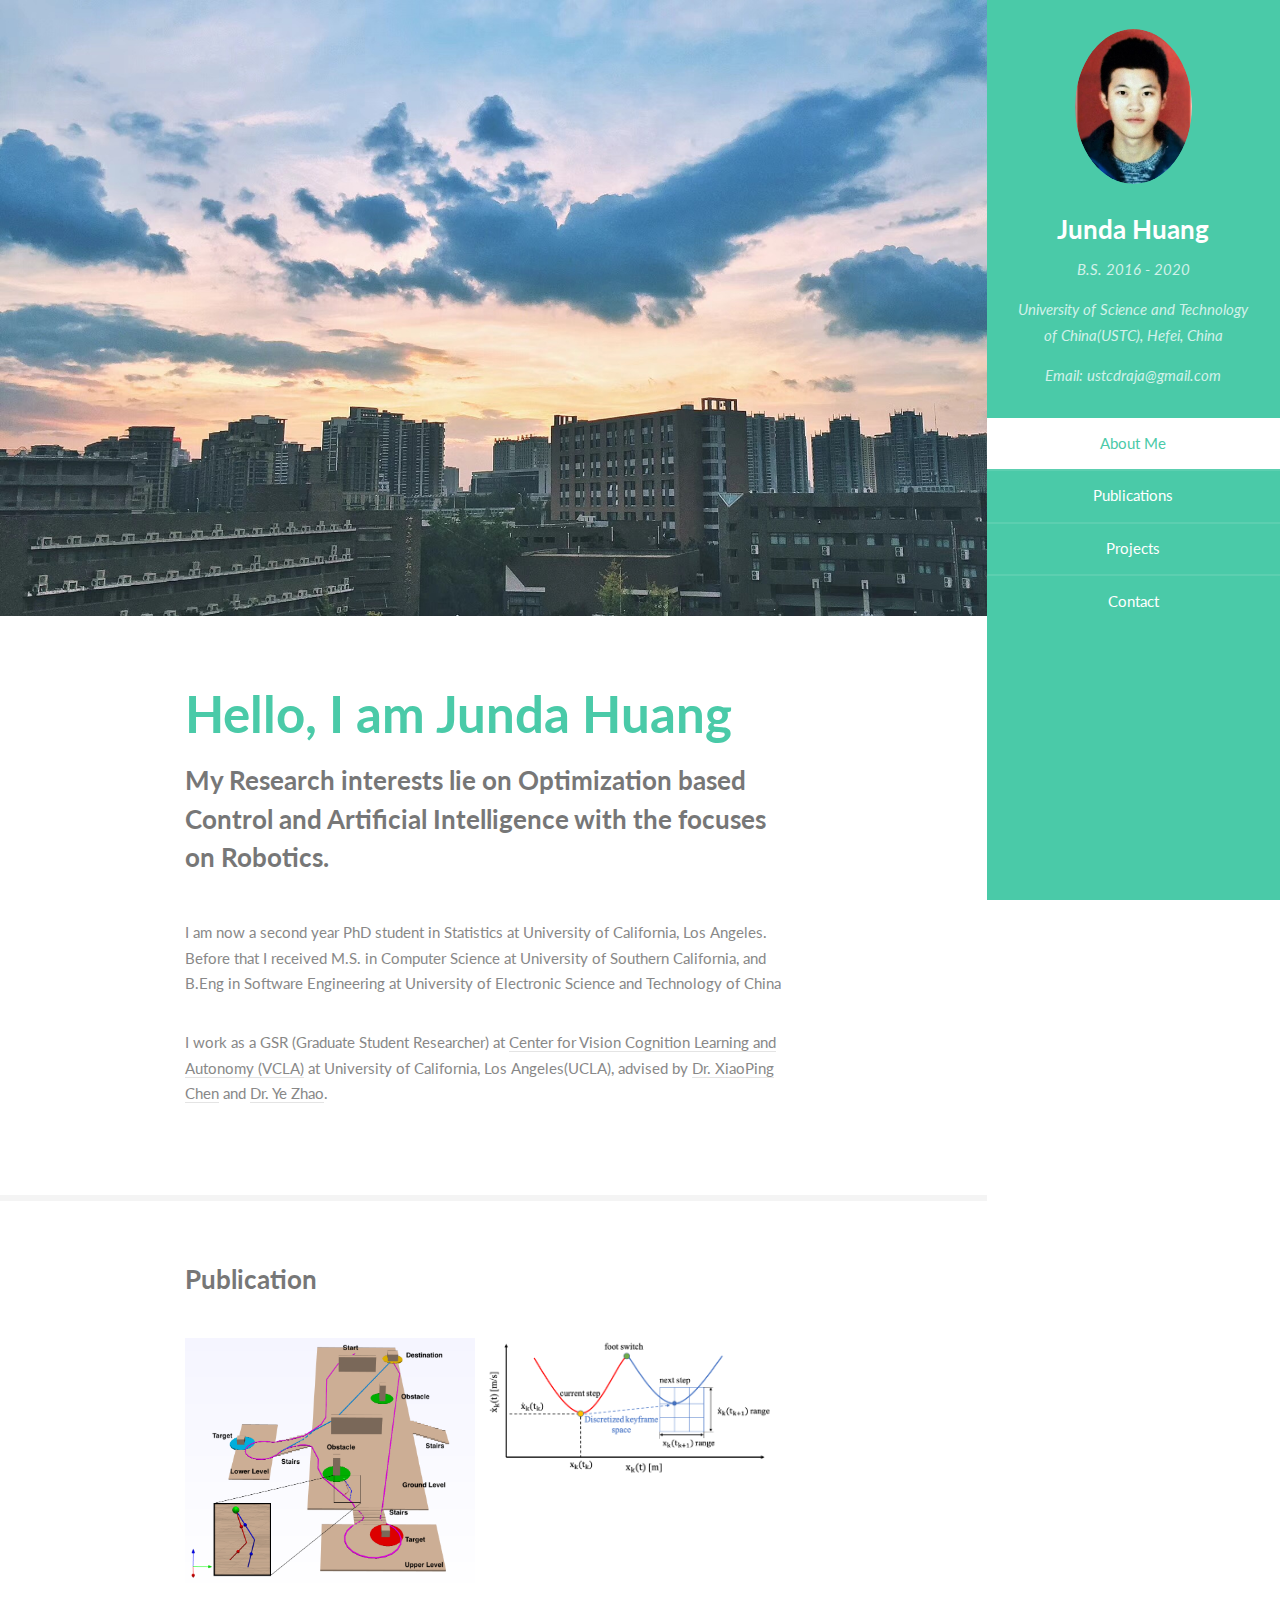
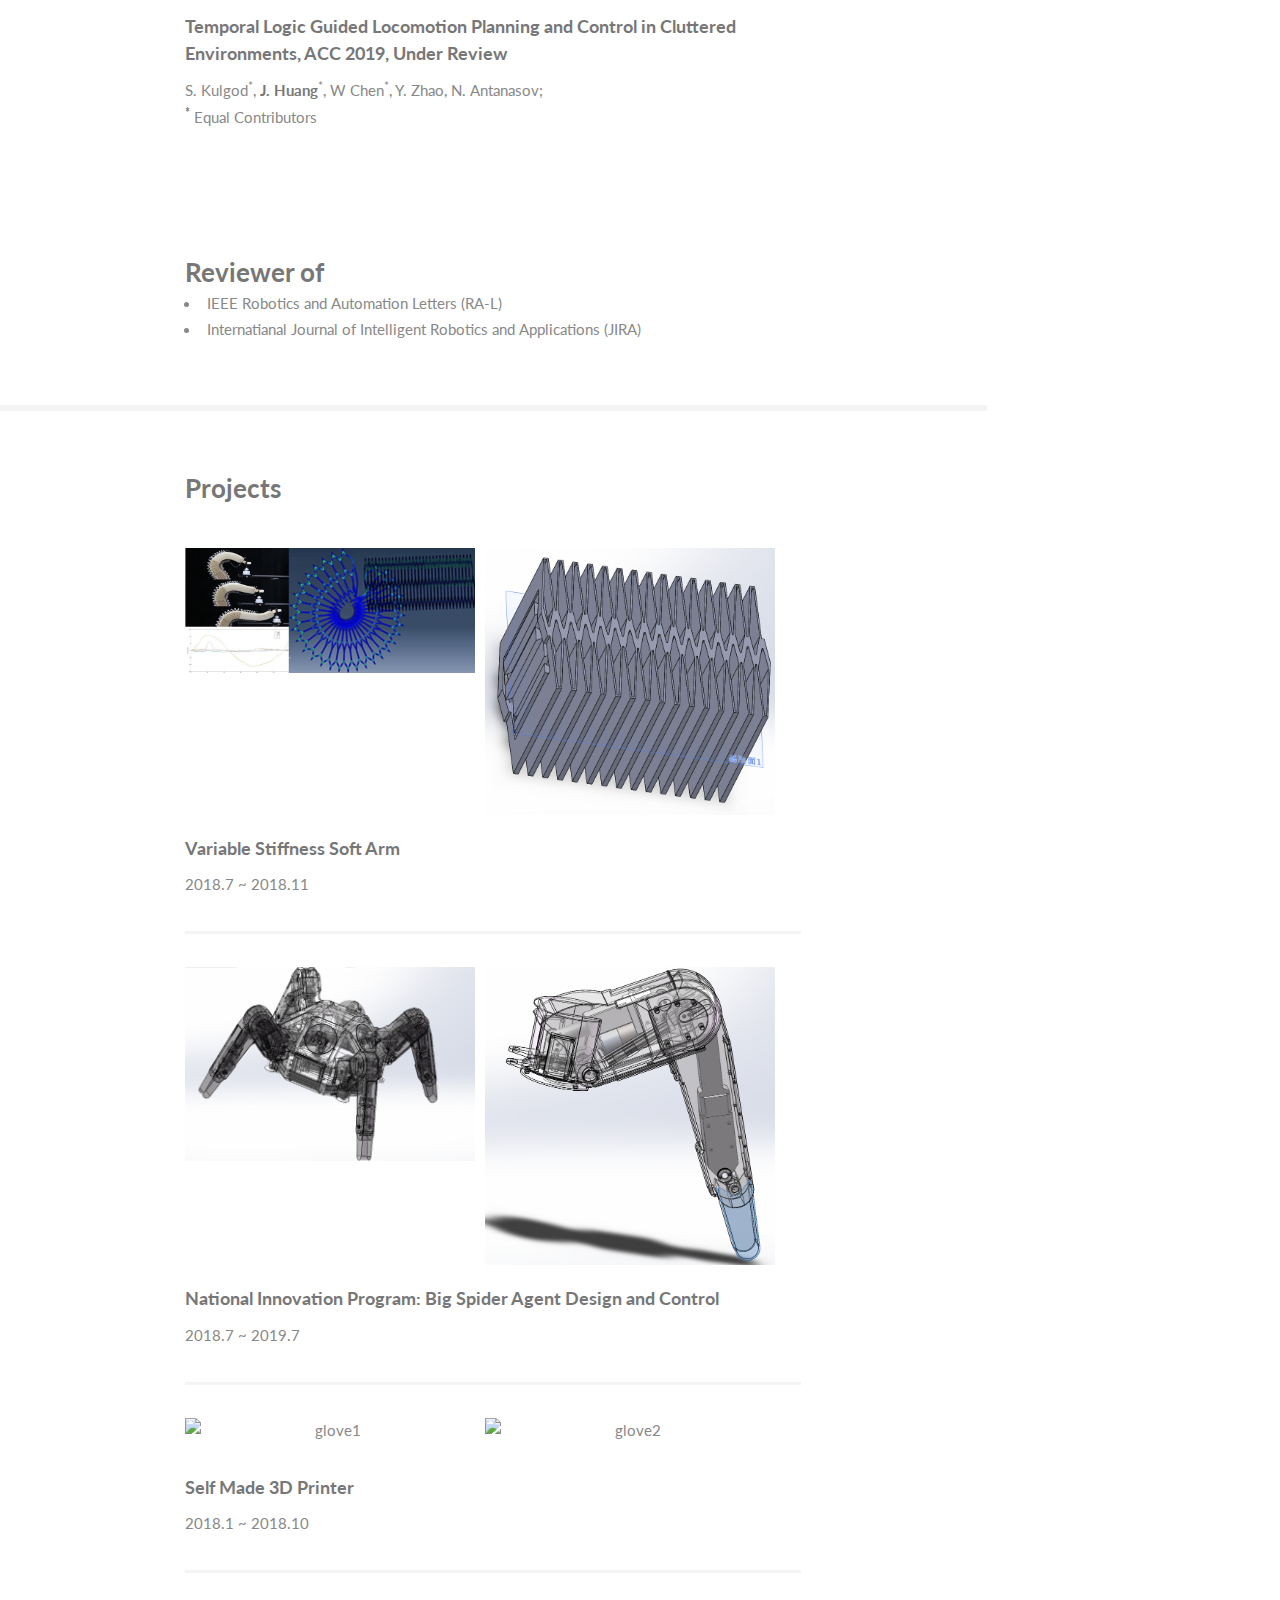
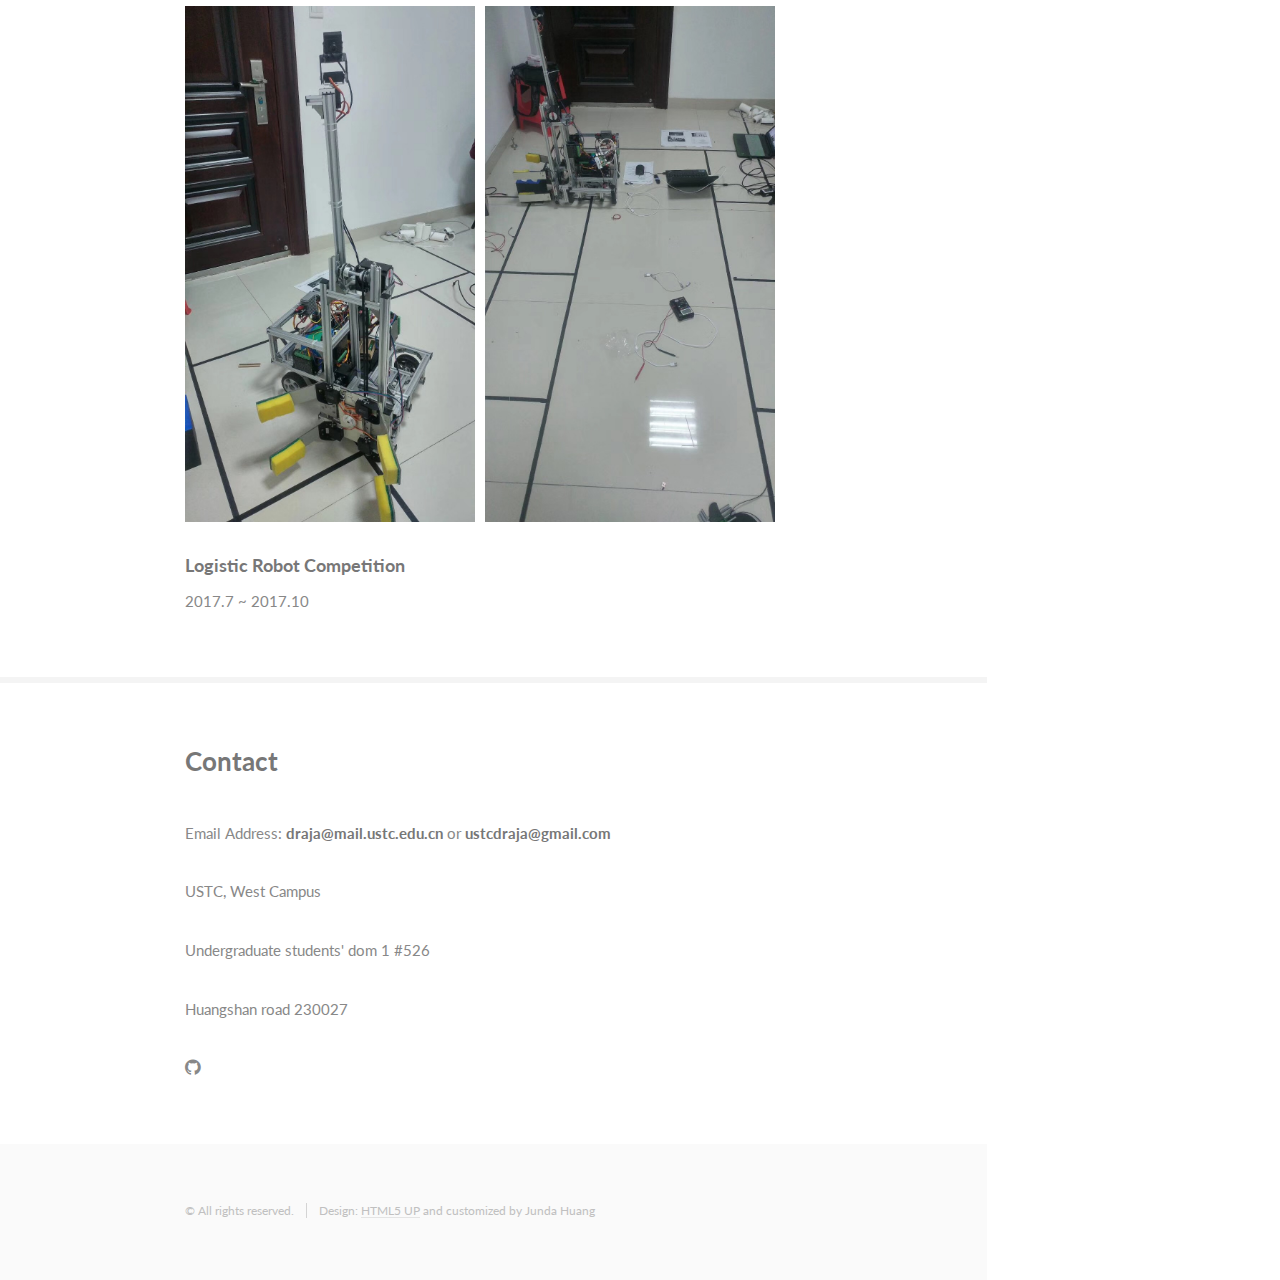
==== commit b0113c1e: "added an soft arm figure and modified some of the index.html codes" ====
--- a/newPage/index.html
+++ b/newPage/index.html
@@ -47,13 +47,6 @@
 					</ul>
 				</nav>
 				<!-- <footer>
-					<ul class="icons">
-						<li><a href="#" class="icon fa-twitter"><span class="label">Twitter</span></a></li>
-						<li><a href="#" class="icon fa-facebook"><span class="label">Facebook</span></a></li>
-						<li><a href="#" class="icon fa-instagram"><span class="label">Instagram</span></a></li>
-						<li><a href="#" class="icon fa-github"><span class="label">Github</span></a></li>
-						<li><a href="#" class="icon fa-envelope"><span class="label">Email</span></a></li>
-					</ul>
 				</footer> -->
 			</section>
 
@@ -110,6 +103,7 @@
 									</div>
 								</div>
 							</section>
+
 						<!-- Three Projects -->
 							<section id="three">
 								<div class="container">
@@ -118,22 +112,23 @@
 									<div class="features">
 										<article>
 												<div class="inner">
-													<img src="./images/ravendataset1.png" class="paperimgs" alt="dataset1" />
+													<img src="./images/20.jpg" class="paperimgs" alt="dataset1" />
+													<img src="./images/arm1.png" class="paperimgs" alt="dataset2" />
 												</div>
 												<div class="paperdivs">
-													<h4>RAVEN: A Dataset for Relational and Analogical Visual rEasoNing, <br>CVPR 2019 [<a href="http://wellyzhang.github.io/project/raven.html">web</a>][<a href="http://wellyzhang.github.io/attach/cvpr19zhang.pdf">paper</a>][<a href="http://wellyzhang.github.io/attach/cvpr19zhang_supp.pdf">supp</a>]</h4>
-													<p>Chi Zhang<sup>*</sup>, <b>Junda Huang<sup>*</sup></b>, Baoxiong Jia, Yixin Zhu, Song-Chun Zhu; <br><b><sup>*</sup></b> Equal Contributors</p>
+													<h4>Variable Stiffness Soft Arm</h4>
+													<p>2018.7 ~ 2018.11</p>
 												</div>
 										</article>
 
 										<article>
 											<div class="inner">
-												<img src="./images/open_bottle1.gif" class="paperimgs" alt="open_bottle1" />
-												<img src="./images/open_bottle2.gif" class="paperimgs" alt="open_bottle2" />
+												<img src="./images/18.png" class="paperimgs" alt="open_bottle1" />
+												<img src="./images/23.png" class="paperimgs" alt="open_bottle2" />
 											</div>
 											<div class="paperdivs">
-												<h4>Feeling the Force: Integrating Force and Pose for Fluent Discovery through Imitation Learning to Open Medicine Bottles, IROS 2017 [<a href="./projects/open_bottles/index.html">web</a>][<a href="./papers/IROS17_OpenBottle.pdf">paper</a>]</h4>
-												<p>Mark Edmonds<sup>*</sup>, <b>Junda Huang<sup>*</sup></b>, Xu Xie, Hangxin Liu, Siyuan Qi, Yixin Zhu, Brandon Rothrock, Song-Chun Zhu; <br><b><sup>*</sup></b> Equal Contributors</p>
+												<h4>National Innovation Program: Big Spider Agent Design and Control</h4>
+												<p>2018.7 ~ 2019.7</p>
 											</div>
 										</article>
 
@@ -143,8 +138,19 @@
 												<img src="./images/glove2.png" class="paperimgs" alt="glove2" />
 											</div>
 											<div class="paperdivs">
-												<h4>A Glove-based System for Studying Hand-Object Manipulation via Pose and Force Sensing, IROS 2017 [<a href="https://liuhx111.github.io/glove.html">web</a>][<a href="https://liuhx111.github.io/papers/IROS17_Glove_Hardware.pdf">paper</a>]</h4>
-												<p>Hangxin Liu<sup>*</sup>, Xu Xie<sup>*</sup>, Matt Millar<sup>*</sup>, Mark Edmonds, <b>Junda Huang</b>, Yixin Zhu, Veronica J. Santos, Brandon Rothrock, Song-Chun Zhu; <br><b><sup>*</sup></b> Equal Contributors</p>
+												<h4>Self Made 3D Printer</h4>
+												<p>2018.1 ~ 2018.10</p>
+											</div>
+										</article>
+
+										<article>
+											<div class="inner">
+												<img src="./images/IMG_2769.JPG" class="paperimgs" alt="glove1" />
+												<img src="./images/IMG_2770.JPG" class="paperimgs" alt="glove2" />
+											</div>
+											<div class="paperdivs">
+												<h4>Logistic Robot Competition</h4>
+												<p>2017.7 ~ 2017.10</p>
 											</div>
 										</article>
 									</div>
@@ -157,375 +163,15 @@
 								<div class="container">
 									<h3>Contact</h3>
 									<br>
-									<div class="features">
-										<article>
-											<div>
-												<a href="https://xiaozhuchacha.github.io/projects/huroco/index.html"><h4>Human-Robot Collaboration</h4></a>
-											</div>
-											<div class="inner">
-												<img src="./images/huroco2.gif" class="hurocoimgs" alt="huroco2" />
-												<img src="./images/huroco3.gif" class="hurocoimgs" alt="huroco3" />
-											</div>
-										</article>
-										<article>
-											<div>
-												<h4>K-D tree structure for Ray Tracing</h4>
-											</div>
-											<div class="inner">
-												<img src="images/k-d tree.png" class="hurocoimgs" alt="k-d-tree" />
-											</div>
-										</article>
-									</div>
+									<p>Email Address: <b>draja@mail.ustc.edu.cn</b> or <b>ustcdraja@gmail.com</b> </p>
+									<p>USTC, West Campus</p>
+									<p>Undergraduate students' dom 1 #526</p>
+									<p>Huangshan road 230027</p>
+									<ul class="icons">
+										<li><a href="https://github.com/huangjund" class="icon fa-github"><span class="label">Github</span></a></li>
+									</ul>
 								</div>
 							</section>
-
-						<!-- Five -->
-						<!--
-							<section id="five">
-								<div class="container">
-									<h3>Elements</h3>
-
-									<section>
-										<h4>Text</h4>
-										<p>This is <b>bold</b> and this is <strong>strong</strong>. This is <i>italic</i> and this is <em>emphasized</em>.
-										This is <sup>superscript</sup> text and this is <sub>subscript</sub> text.
-										This is <u>underlined</u> and this is code: <code>for (;;) { ... }</code>. Finally, <a href="#">this is a link</a>.</p>
-										<hr />
-										<header>
-											<h4>Heading with a Subtitle</h4>
-											<p>Lorem ipsum dolor sit amet nullam id egestas urna aliquam</p>
-										</header>
-										<p>Nunc lacinia ante nunc ac lobortis. Interdum adipiscing gravida odio porttitor sem non mi integer non faucibus ornare mi ut ante amet placerat aliquet. Volutpat eu sed ante lacinia sapien lorem accumsan varius montes viverra nibh in adipiscing blandit tempus accumsan.</p>
-										<header>
-											<h5>Heading with a Subtitle</h5>
-											<p>Lorem ipsum dolor sit amet nullam id egestas urna aliquam</p>
-										</header>
-										<p>Nunc lacinia ante nunc ac lobortis. Interdum adipiscing gravida odio porttitor sem non mi integer non faucibus ornare mi ut ante amet placerat aliquet. Volutpat eu sed ante lacinia sapien lorem accumsan varius montes viverra nibh in adipiscing blandit tempus accumsan.</p>
-										<hr />
-										<h2>Heading Level 2</h2>
-										<h3>Heading Level 3</h3>
-										<h4>Heading Level 4</h4>
-										<h5>Heading Level 5</h5>
-										<h6>Heading Level 6</h6>
-										<hr />
-										<h5>Blockquote</h5>
-										<blockquote>Fringilla nisl. Donec accumsan interdum nisi, quis tincidunt felis sagittis eget tempus euismod. Vestibulum ante ipsum primis in faucibus vestibulum. Blandit adipiscing eu felis iaculis volutpat ac adipiscing accumsan faucibus. Vestibulum ante ipsum primis in faucibus lorem ipsum dolor sit amet nullam adipiscing eu felis.</blockquote>
-										<h5>Preformatted</h5>
-										<pre><code>i = 0;
-
-	while (!deck.isInOrder()) {
-	    print 'Iteration ' + i;
-	    deck.shuffle();
-	    i++;
-	}
-
-	print 'It took ' + i + ' iterations to sort the deck.';</code></pre>
-									</section>
-
-									<section>
-										<h4>Lists</h4>
-										<div class="row">
-											<div class="6u 12u(xsmall)">
-												<h5>Unordered</h5>
-												<ul>
-													<li>Dolor pulvinar etiam magna etiam.</li>
-													<li>Sagittis adipiscing lorem eleifend.</li>
-													<li>Felis enim feugiat dolore viverra.</li>
-												</ul>
-												<h5>Alternate</h5>
-												<ul class="alt">
-													<li>Dolor pulvinar etiam magna etiam.</li>
-													<li>Sagittis adipiscing lorem eleifend.</li>
-													<li>Felis enim feugiat dolore viverra.</li>
-												</ul>
-											</div>
-											<div class="6u 12u(xsmall)">
-												<h5>Ordered</h5>
-												<ol>
-													<li>Dolor pulvinar etiam magna etiam.</li>
-													<li>Etiam vel felis at lorem sed viverra.</li>
-													<li>Felis enim feugiat dolore viverra.</li>
-													<li>Dolor pulvinar etiam magna etiam.</li>
-													<li>Etiam vel felis at lorem sed viverra.</li>
-													<li>Felis enim feugiat dolore viverra.</li>
-												</ol>
-												<h5>Icons</h5>
-												<ul class="icons">
-													<li><a href="#" class="icon fa-twitter"><span class="label">Twitter</span></a></li>
-													<li><a href="#" class="icon fa-facebook"><span class="label">Facebook</span></a></li>
-													<li><a href="#" class="icon fa-instagram"><span class="label">Instagram</span></a></li>
-													<li><a href="#" class="icon fa-github"><span class="label">Github</span></a></li>
-													<li><a href="#" class="icon fa-dribbble"><span class="label">Dribbble</span></a></li>
-													<li><a href="#" class="icon fa-tumblr"><span class="label">Tumblr</span></a></li>
-												</ul>
-											</div>
-										</div>
-										<h5>Actions</h5>
-										<ul class="actions">
-											<li><a href="#" class="button special">Default</a></li>
-											<li><a href="#" class="button">Default</a></li>
-											<li><a href="#" class="button alt">Default</a></li>
-										</ul>
-										<ul class="actions small">
-											<li><a href="#" class="button special small">Small</a></li>
-											<li><a href="#" class="button small">Small</a></li>
-											<li><a href="#" class="button alt small">Small</a></li>
-										</ul>
-										<div class="row">
-											<div class="3u 6u(medium) 12u$(xsmall)">
-												<ul class="actions vertical">
-													<li><a href="#" class="button special">Default</a></li>
-													<li><a href="#" class="button">Default</a></li>
-													<li><a href="#" class="button alt">Default</a></li>
-												</ul>
-											</div>
-											<div class="3u 6u$(medium) 12u$(xsmall)">
-												<ul class="actions vertical small">
-													<li><a href="#" class="button special small">Small</a></li>
-													<li><a href="#" class="button small">Small</a></li>
-													<li><a href="#" class="button alt small">Small</a></li>
-												</ul>
-											</div>
-											<div class="3u 6u(medium) 12u$(xsmall)">
-												<ul class="actions vertical">
-													<li><a href="#" class="button special fit">Default</a></li>
-													<li><a href="#" class="button fit">Default</a></li>
-													<li><a href="#" class="button alt fit">Default</a></li>
-												</ul>
-											</div>
-											<div class="3u 6u$(medium) 12u$(xsmall)">
-												<ul class="actions vertical small">
-													<li><a href="#" class="button special small fit">Small</a></li>
-													<li><a href="#" class="button small fit">Small</a></li>
-													<li><a href="#" class="button alt small fit">Small</a></li>
-												</ul>
-											</div>
-										</div>
-									</section>
-
-									<section>
-										<h4>Table</h4>
-										<h5>Default</h5>
-										<div class="table-wrapper">
-											<table>
-												<thead>
-													<tr>
-														<th>Name</th>
-														<th>Description</th>
-														<th>Price</th>
-													</tr>
-												</thead>
-												<tbody>
-													<tr>
-														<td>Item One</td>
-														<td>Ante turpis integer aliquet porttitor.</td>
-														<td>29.99</td>
-													</tr>
-													<tr>
-														<td>Item Two</td>
-														<td>Vis ac commodo adipiscing arcu aliquet.</td>
-														<td>19.99</td>
-													</tr>
-													<tr>
-														<td>Item Three</td>
-														<td> Morbi faucibus arcu accumsan lorem.</td>
-														<td>29.99</td>
-													</tr>
-													<tr>
-														<td>Item Four</td>
-														<td>Vitae integer tempus condimentum.</td>
-														<td>19.99</td>
-													</tr>
-													<tr>
-														<td>Item Five</td>
-														<td>Ante turpis integer aliquet porttitor.</td>
-														<td>29.99</td>
-													</tr>
-												</tbody>
-												<tfoot>
-													<tr>
-														<td colspan="2"></td>
-														<td>100.00</td>
-													</tr>
-												</tfoot>
-											</table>
-										</div>
-
-										<h5>Alternate</h5>
-										<div class="table-wrapper">
-											<table class="alt">
-												<thead>
-													<tr>
-														<th>Name</th>
-														<th>Description</th>
-														<th>Price</th>
-													</tr>
-												</thead>
-												<tbody>
-													<tr>
-														<td>Item One</td>
-														<td>Ante turpis integer aliquet porttitor.</td>
-														<td>29.99</td>
-													</tr>
-													<tr>
-														<td>Item Two</td>
-														<td>Vis ac commodo adipiscing arcu aliquet.</td>
-														<td>19.99</td>
-													</tr>
-													<tr>
-														<td>Item Three</td>
-														<td> Morbi faucibus arcu accumsan lorem.</td>
-														<td>29.99</td>
-													</tr>
-													<tr>
-														<td>Item Four</td>
-														<td>Vitae integer tempus condimentum.</td>
-														<td>19.99</td>
-													</tr>
-													<tr>
-														<td>Item Five</td>
-														<td>Ante turpis integer aliquet porttitor.</td>
-														<td>29.99</td>
-													</tr>
-												</tbody>
-												<tfoot>
-													<tr>
-														<td colspan="2"></td>
-														<td>100.00</td>
-													</tr>
-												</tfoot>
-											</table>
-										</div>
-									</section>
-
-									<section>
-										<h4>Buttons</h4>
-										<ul class="actions">
-											<li><a href="#" class="button special">Special</a></li>
-											<li><a href="#" class="button">Default</a></li>
-											<li><a href="#" class="button alt">Alternate</a></li>
-										</ul>
-										<ul class="actions">
-											<li><a href="#" class="button special big">Big</a></li>
-											<li><a href="#" class="button">Default</a></li>
-											<li><a href="#" class="button alt small">Small</a></li>
-										</ul>
-										<ul class="actions fit">
-											<li><a href="#" class="button special fit">Fit</a></li>
-											<li><a href="#" class="button fit">Fit</a></li>
-											<li><a href="#" class="button alt fit">Fit</a></li>
-										</ul>
-										<ul class="actions fit small">
-											<li><a href="#" class="button special fit small">Fit + Small</a></li>
-											<li><a href="#" class="button fit small">Fit + Small</a></li>
-											<li><a href="#" class="button alt fit small">Fit + Small</a></li>
-										</ul>
-										<ul class="actions">
-											<li><a href="#" class="button special icon fa-download">Icon</a></li>
-											<li><a href="#" class="button icon fa-download">Icon</a></li>
-											<li><a href="#" class="button alt icon fa-check">Icon</a></li>
-										</ul>
-										<ul class="actions">
-											<li><span class="button special disabled">Special</span></li>
-											<li><span class="button disabled">Default</span></li>
-											<li><span class="button alt disabled">Alternate</span></li>
-										</ul>
-									</section>
-
-									<section>
-										<h4>Form</h4>
-										<form method="post" action="#">
-											<div class="row uniform">
-												<div class="6u 12u(xsmall)">
-													<input type="text" name="demo-name" id="demo-name" value="" placeholder="Name" />
-												</div>
-												<div class="6u 12u(xsmall)">
-													<input type="email" name="demo-email" id="demo-email" value="" placeholder="Email" />
-												</div>
-											</div>
-											<div class="row uniform">
-												<div class="12u">
-													<div class="select-wrapper">
-														<select name="demo-category" id="demo-category">
-															<option value="">- Category -</option>
-															<option value="1">Manufacturing</option>
-															<option value="1">Shipping</option>
-															<option value="1">Administration</option>
-															<option value="1">Human Resources</option>
-														</select>
-													</div>
-												</div>
-											</div>
-											<div class="row uniform">
-												<div class="4u 12u(medium)">
-													<input type="radio" id="demo-priority-low" name="demo-priority" checked>
-													<label for="demo-priority-low">Low Priority</label>
-												</div>
-												<div class="4u 12u(medium)">
-													<input type="radio" id="demo-priority-normal" name="demo-priority">
-													<label for="demo-priority-normal">Normal Priority</label>
-												</div>
-												<div class="4u 12u(medium)">
-													<input type="radio" id="demo-priority-high" name="demo-priority">
-													<label for="demo-priority-high">High Priority</label>
-												</div>
-											</div>
-											<div class="row uniform">
-												<div class="6u 12u(medium)">
-													<input type="checkbox" id="demo-copy" name="demo-copy">
-													<label for="demo-copy">Email me a copy of this message</label>
-												</div>
-												<div class="6u 12u(medium)">
-													<input type="checkbox" id="demo-human" name="demo-human" checked>
-													<label for="demo-human">I am a human and not a robot</label>
-												</div>
-											</div>
-											<div class="row uniform">
-												<div class="12u">
-													<textarea name="demo-message" id="demo-message" placeholder="Enter your message" rows="6"></textarea>
-												</div>
-											</div>
-											<div class="row uniform">
-												<div class="12u">
-													<ul class="actions">
-														<li><input type="submit" value="Send Message" /></li>
-														<li><input type="reset" value="Reset" class="alt" /></li>
-													</ul>
-												</div>
-											</div>
-										</form>
-									</section>
-
-									<section>
-										<h4>Image</h4>
-										<h5>Fit</h5>
-										<span class="image fit"><img src="images/banner.jpg" alt="" /></span>
-										<div class="box alt">
-											<div class="row 50% uniform">
-												<div class="4u"><span class="image fit"><img src="images/pic01.jpg" alt="" /></span></div>
-												<div class="4u"><span class="image fit"><img src="images/pic02.jpg" alt="" /></span></div>
-												<div class="4u"><span class="image fit"><img src="images/pic03.jpg" alt="" /></span></div>
-											</div>
-											<div class="row 50% uniform">
-												<div class="4u"><span class="image fit"><img src="images/pic02.jpg" alt="" /></span></div>
-												<div class="4u"><span class="image fit"><img src="images/pic03.jpg" alt="" /></span></div>
-												<div class="4u"><span class="image fit"><img src="images/pic01.jpg" alt="" /></span></div>
-											</div>
-											<div class="row 50% uniform">
-												<div class="4u"><span class="image fit"><img src="images/pic03.jpg" alt="" /></span></div>
-												<div class="4u"><span class="image fit"><img src="images/pic01.jpg" alt="" /></span></div>
-												<div class="4u"><span class="image fit"><img src="images/pic02.jpg" alt="" /></span></div>
-											</div>
-										</div>
-										<h5>Left &amp; Right</h5>
-										<p><span class="image left"><img src="images/avatar.jpg" alt="" /></span>Fringilla nisl. Donec accumsan interdum nisi, quis tincidunt felis sagittis eget. tempus euismod. Vestibulum ante ipsum primis in faucibus vestibulum. Blandit adipiscing eu felis iaculis volutpat ac adipiscing accumsan eu faucibus. Integer ac pellentesque praesent tincidunt felis sagittis eget. tempus euismod. Vestibulum ante ipsum primis in faucibus vestibulum. Blandit adipiscing eu felis iaculis volutpat ac adipiscing accumsan eu faucibus. Integer ac pellentesque praesent. Donec accumsan interdum nisi, quis tincidunt felis sagittis eget. tempus euismod. Vestibulum ante ipsum primis in faucibus vestibulum. Blandit adipiscing eu felis iaculis volutpat ac adipiscing accumsan eu faucibus. Integer ac pellentesque praesent tincidunt felis sagittis eget. tempus euismod. Vestibulum ante ipsum primis in faucibus vestibulum. Blandit adipiscing eu felis iaculis volutpat ac adipiscing accumsan eu faucibus. Integer ac pellentesque praesent.</p>
-										<p><span class="image right"><img src="images/avatar.jpg" alt="" /></span>Fringilla nisl. Donec accumsan interdum nisi, quis tincidunt felis sagittis eget. tempus euismod. Vestibulum ante ipsum primis in faucibus vestibulum. Blandit adipiscing eu felis iaculis volutpat ac adipiscing accumsan eu faucibus. Integer ac pellentesque praesent tincidunt felis sagittis eget. tempus euismod. Vestibulum ante ipsum primis in faucibus vestibulum. Blandit adipiscing eu felis iaculis volutpat ac adipiscing accumsan eu faucibus. Integer ac pellentesque praesent. Donec accumsan interdum nisi, quis tincidunt felis sagittis eget. tempus euismod. Vestibulum ante ipsum primis in faucibus vestibulum. Blandit adipiscing eu felis iaculis volutpat ac adipiscing accumsan eu faucibus. Integer ac pellentesque praesent tincidunt felis sagittis eget. tempus euismod. Vestibulum ante ipsum primis in faucibus vestibulum. Blandit adipiscing eu felis iaculis volutpat ac adipiscing accumsan eu faucibus. Integer ac pellentesque praesent.</p>
-									</section>
-
-								</div>
-							</section>
-						-->
-
 					</div>
 
 				<!-- Footer -->
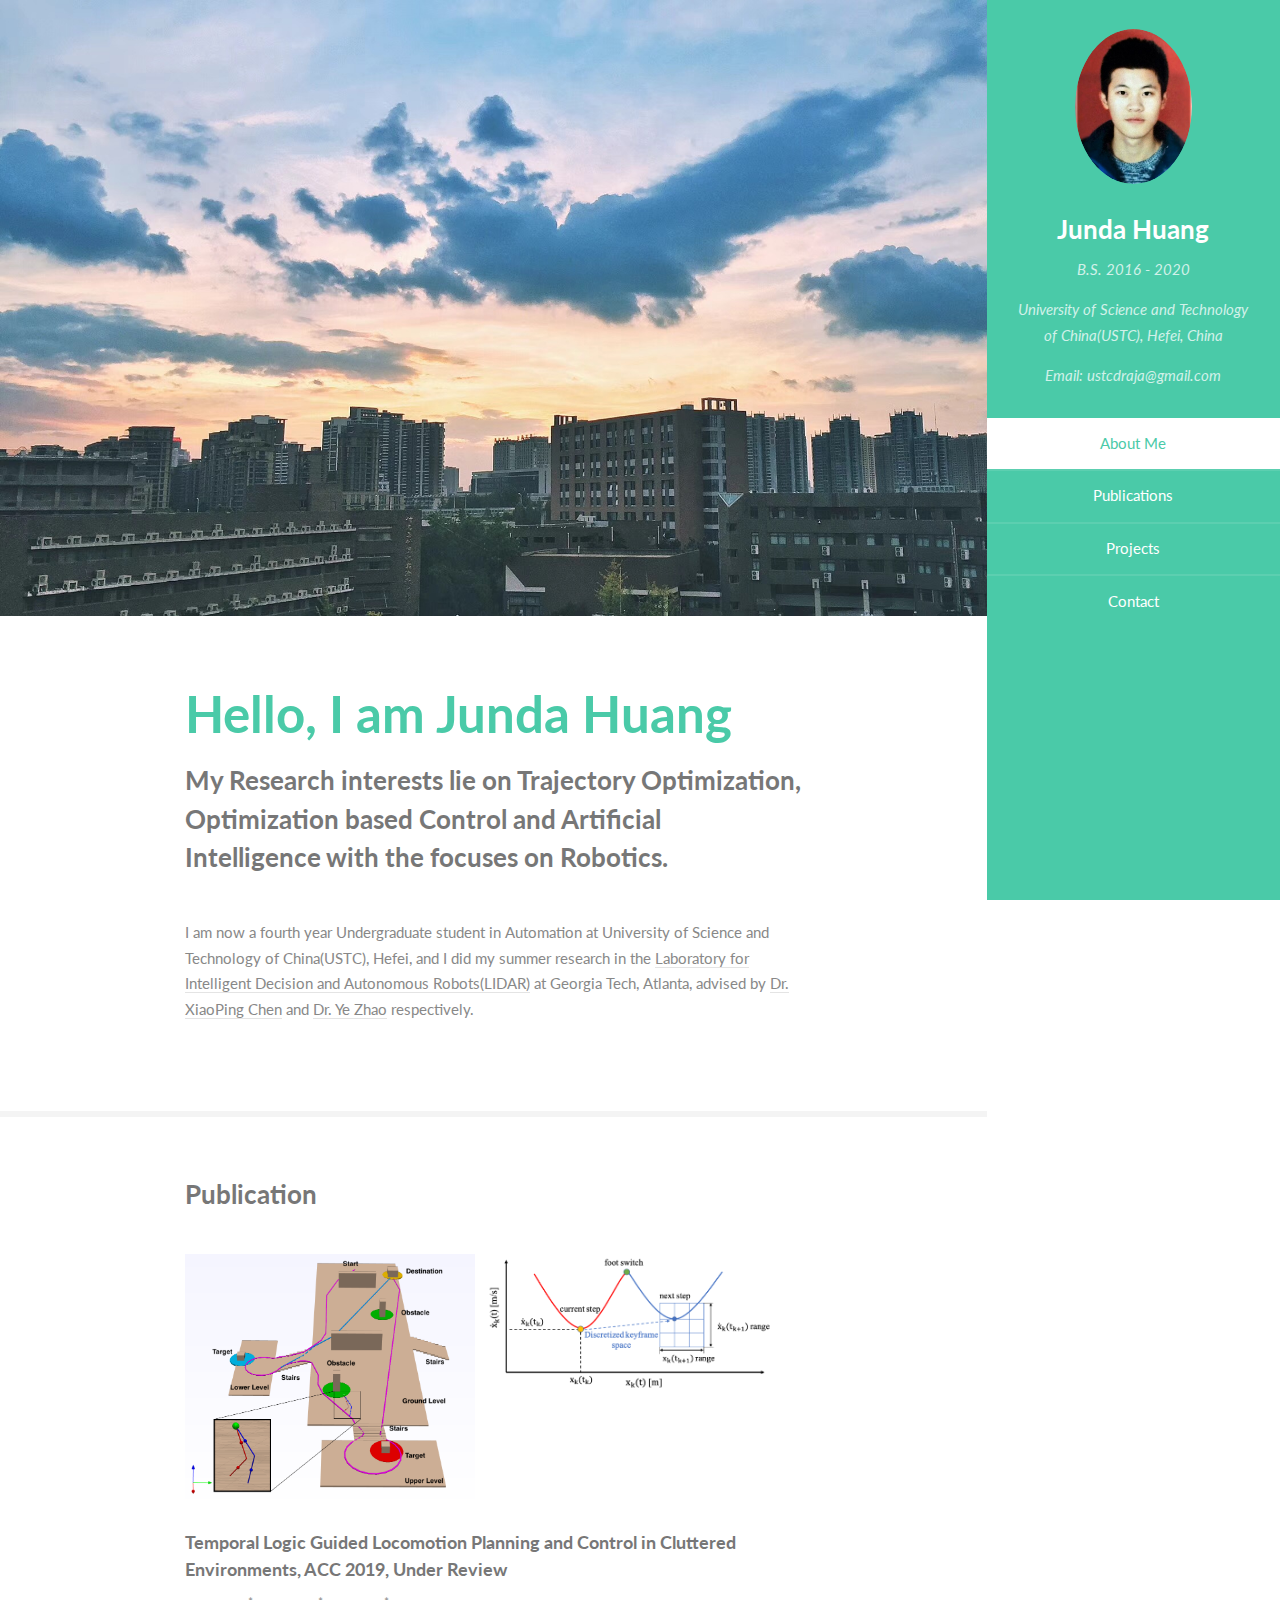
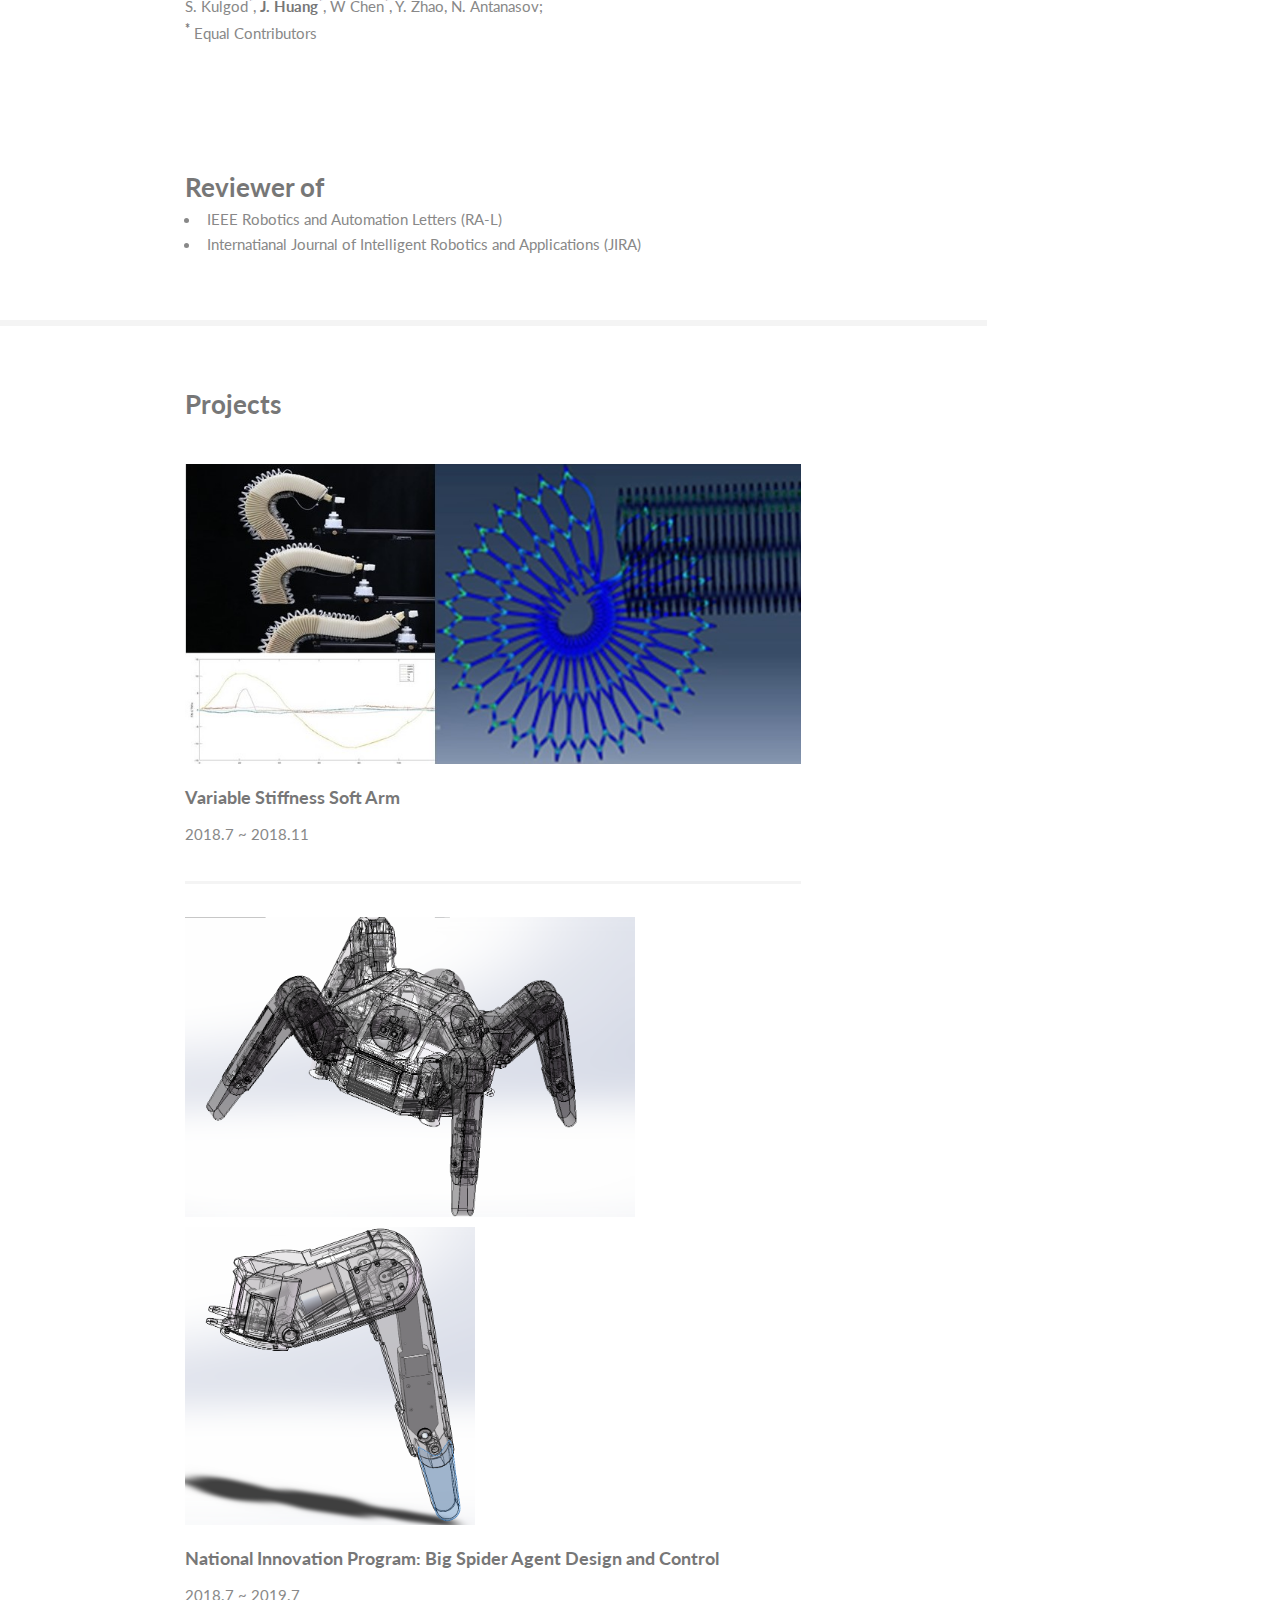
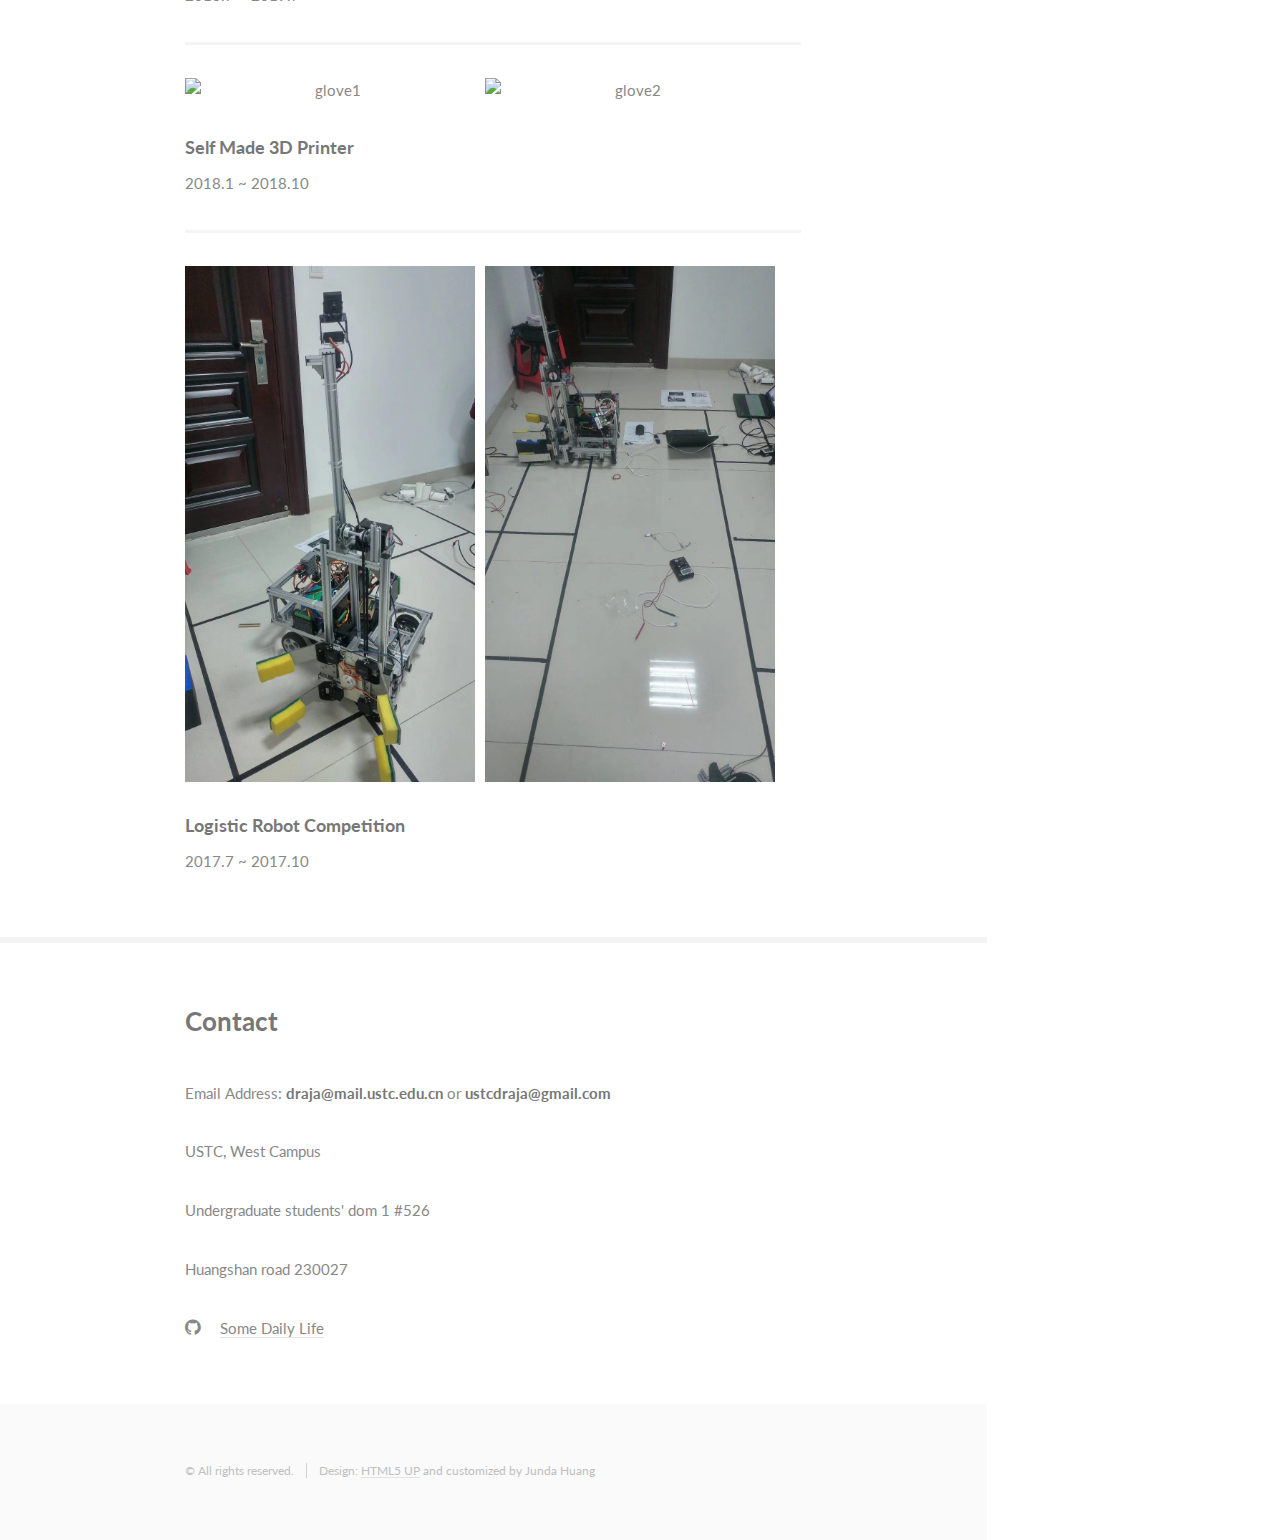
==== commit 14b07bc7: "changed the dimension of some figures and the introduction part" ====
--- a/newPage/index.html
+++ b/newPage/index.html
@@ -61,15 +61,14 @@
 								<div class="container">
 									<header class="major">
 										<h2>Hello, I am Junda Huang</h2>
-										<p>My Research interests lie on Optimization based Control and Artificial Intelligence with the focuses on Robotics.</p>
+										<p>My Research interests lie on Trajectory Optimization, Optimization based Control 
+											and Artificial Intelligence with the focuses on Robotics.</p>
 									</header>
-									<p>I am now a second year PhD student in Statistics at University of California, Los Angeles. Before that I received
-										M.S. in Computer Science at University of Southern California, and B.Eng in Software Engineering at University of
-										Electronic Science and Technology of China</p>
-									<p>I work as a GSR (Graduate Student Researcher) at <a href="http://vcla.stat.ucla.edu/index.html">
-										Center for Vision Cognition Learning and Autonomy (VCLA)</a> 
-										at University of California, Los Angeles(UCLA), advised by 
-										<a href="http://ai.ustc.edu.cn/">Dr. XiaoPing Chen</a> and <a href="https://sites.google.com/site/yezhaout/home">Dr. Ye Zhao</a>.<br><br>
+									<p>I am now a fourth year Undergraduate student in Automation at University of Science and Technology of China(USTC), Hefei, and 
+										I did my summer research in the <a href="http://lab-idar.gatech.edu/">
+											Laboratory for Intelligent Decision and Autonomous Robots(LIDAR)</a> at Georgia Tech, Atlanta, advised by 
+										<a href="http://ai.ustc.edu.cn/">Dr. XiaoPing Chen</a> and <a href="https://sites.google.com/site/yezhaout/home">Dr. Ye Zhao</a>
+										respectively.<br><br>
 								</div>
 							</section>
 
@@ -112,8 +111,8 @@
 									<div class="features">
 										<article>
 												<div class="inner">
-													<img src="./images/20.jpg" class="paperimgs" alt="dataset1" />
-													<img src="./images/arm1.png" class="paperimgs" alt="dataset2" />
+													<img src="./images/20.jpg" class="SoftArm" alt="dataset1" />
+													<!-- <img src="./images/arm1.png" class="paperimgs" alt="dataset2" /> -->
 												</div>
 												<div class="paperdivs">
 													<h4>Variable Stiffness Soft Arm</h4>
@@ -123,7 +122,7 @@
 
 										<article>
 											<div class="inner">
-												<img src="./images/18.png" class="paperimgs" alt="open_bottle1" />
+												<img src="./images/18.png" class="Spider" alt="open_bottle1" />
 												<img src="./images/23.png" class="paperimgs" alt="open_bottle2" />
 											</div>
 											<div class="paperdivs">
@@ -169,6 +168,7 @@
 									<p>Huangshan road 230027</p>
 									<ul class="icons">
 										<li><a href="https://github.com/huangjund" class="icon fa-github"><span class="label">Github</span></a></li>
+										<li><a>Some Daily Life</a></li>
 									</ul>
 								</div>
 							</section>
--- a/newPage/assets/css/main.css
+++ b/newPage/assets/css/main.css
@@ -46,6 +46,20 @@
 
 	.hurocoimgs {
 		width: 290px;
+		float: left;
+		margin-right: 10px; 
+		margin-bottom: 10px;
+	}
+
+	.SoftArm {
+		width: 700px;
+		float: left;
+		margin-right: 10px; 
+		margin-bottom: 10px;
+	}
+
+	.Spider {
+		width: 450px;
 		float: left;
 		margin-right: 10px; 
 		margin-bottom: 10px;
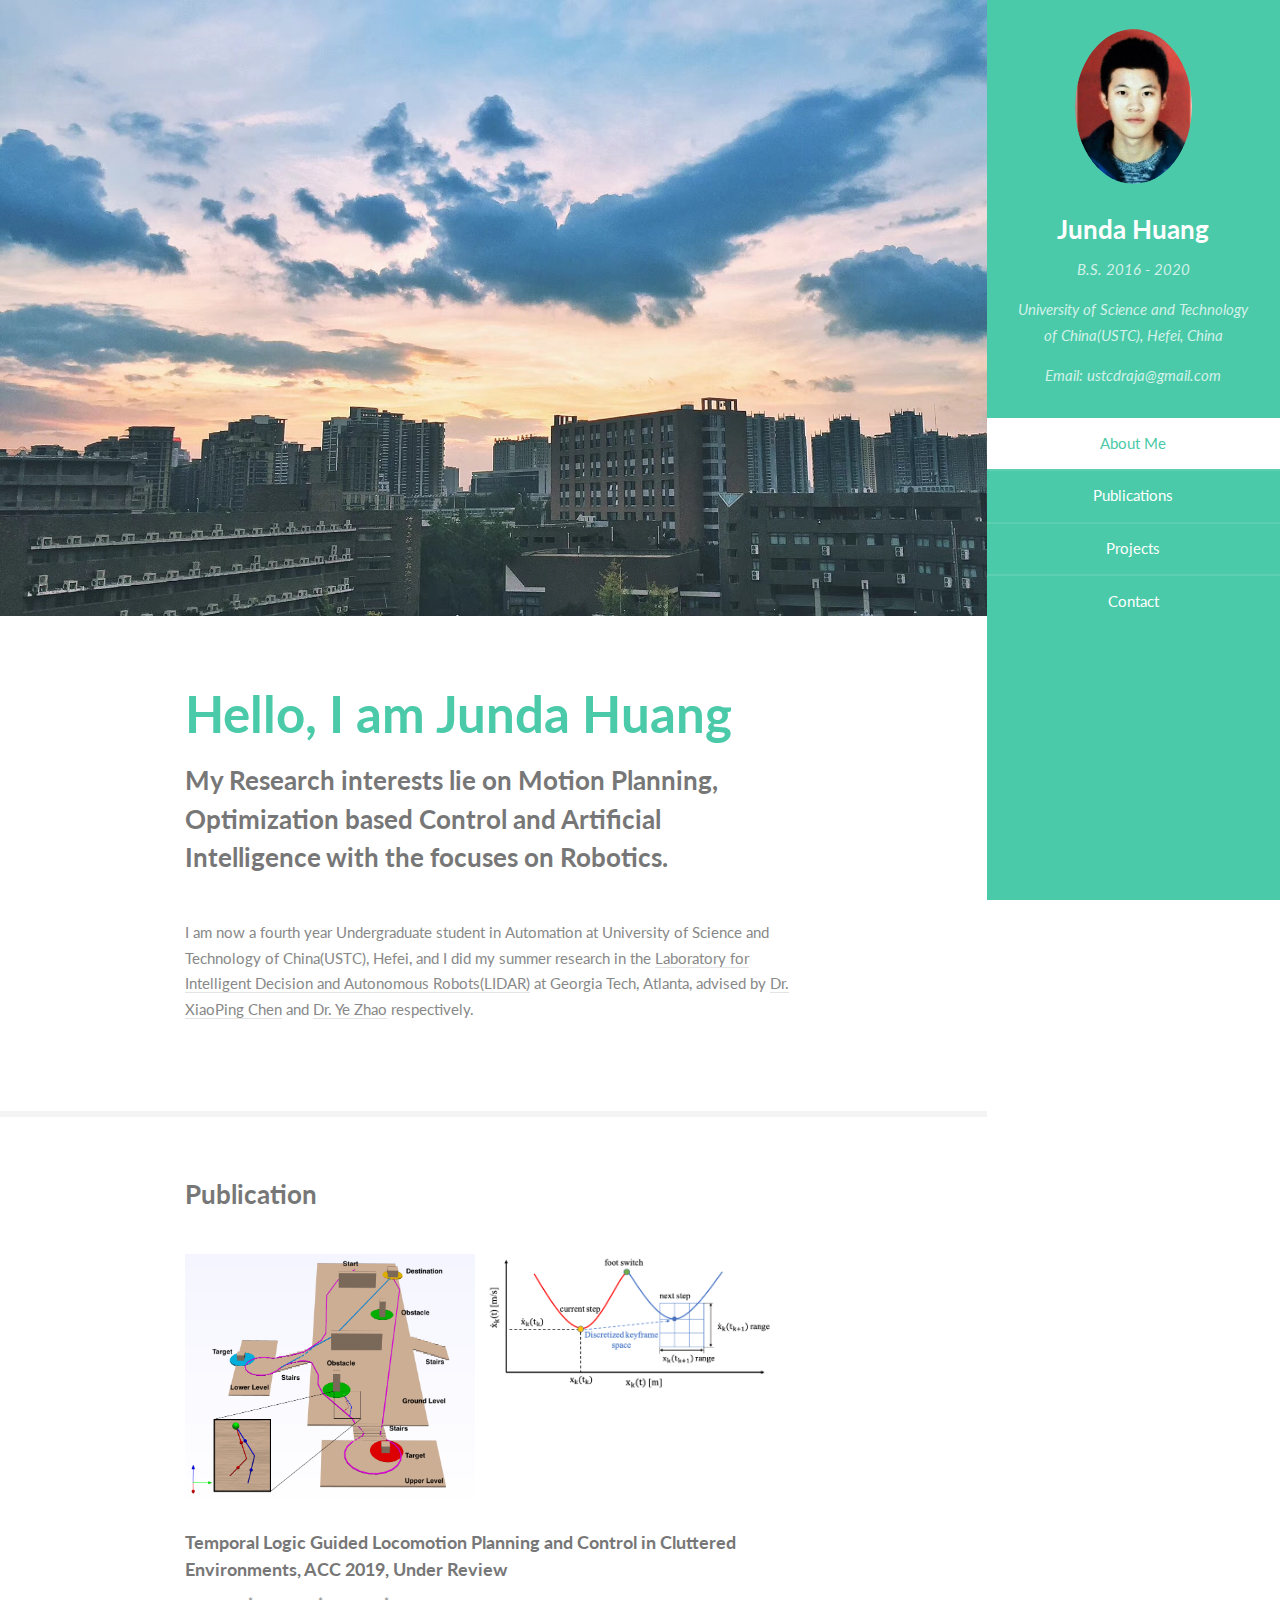
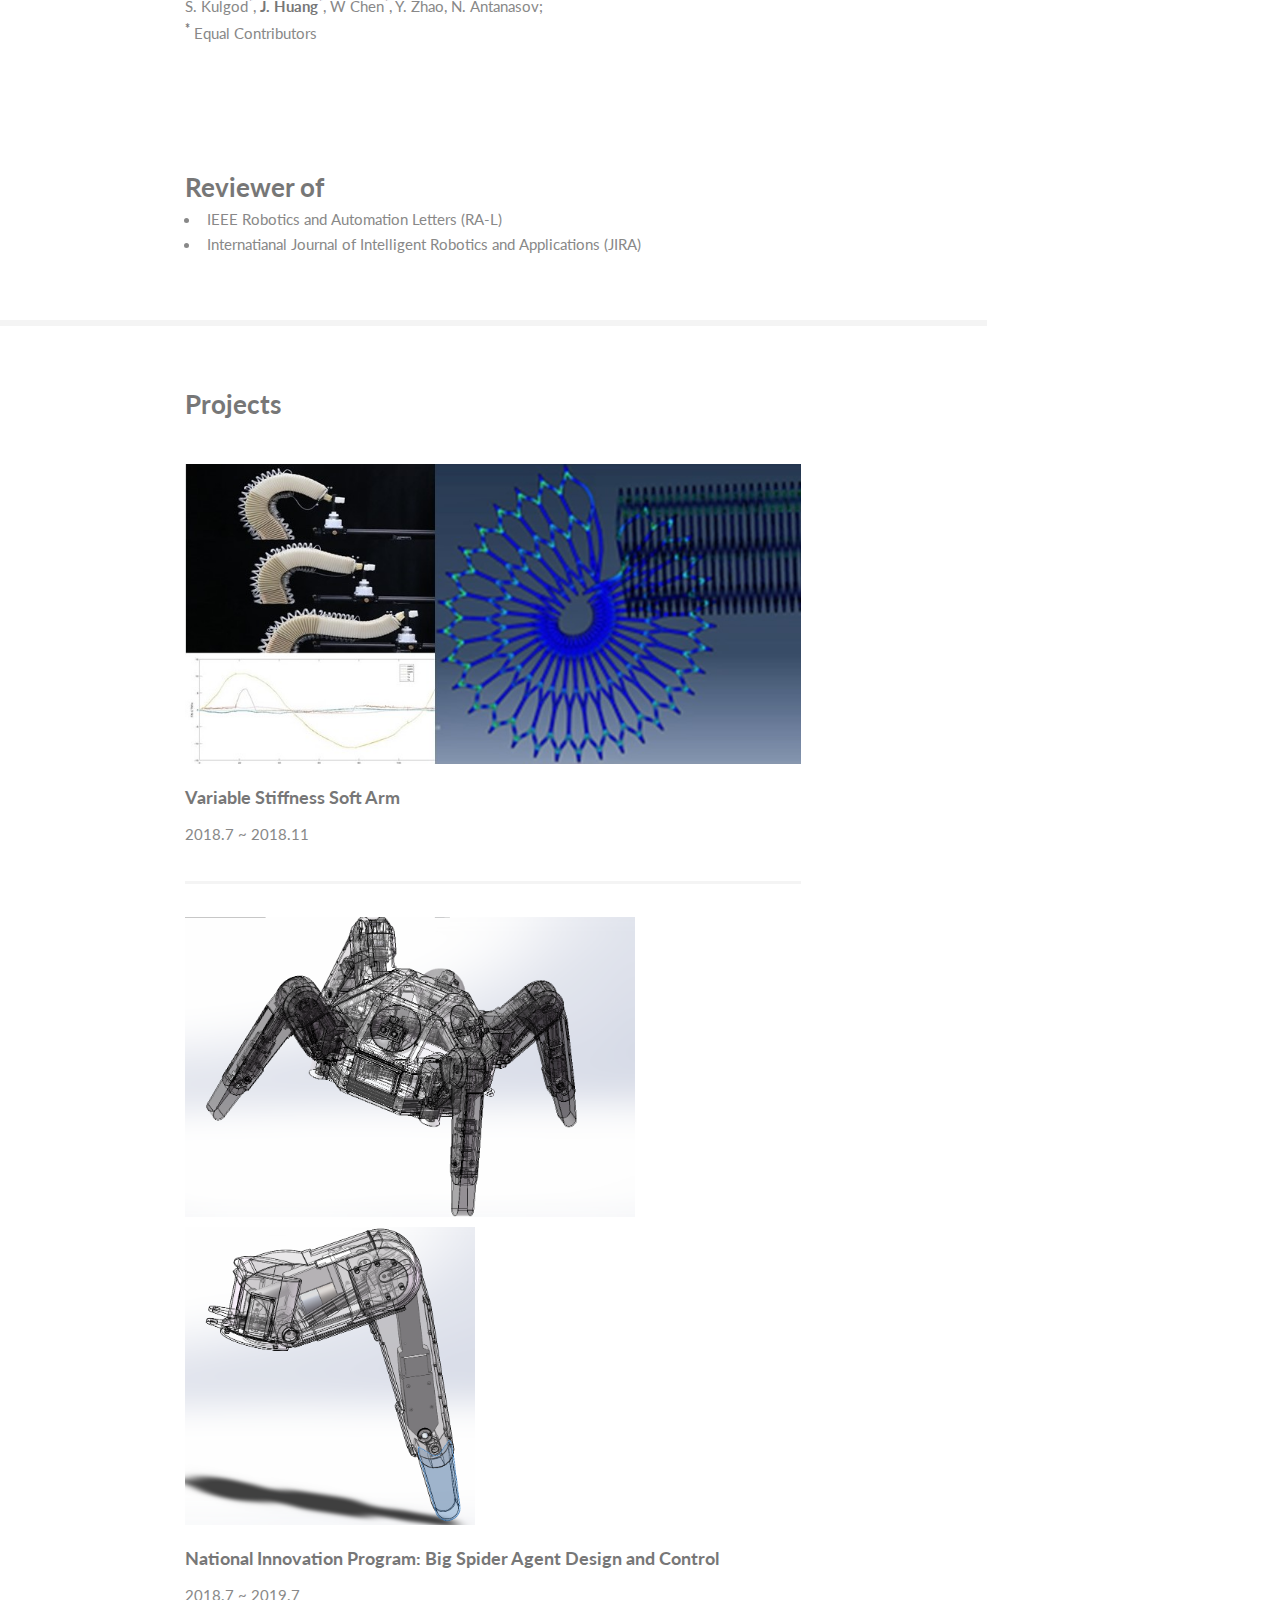
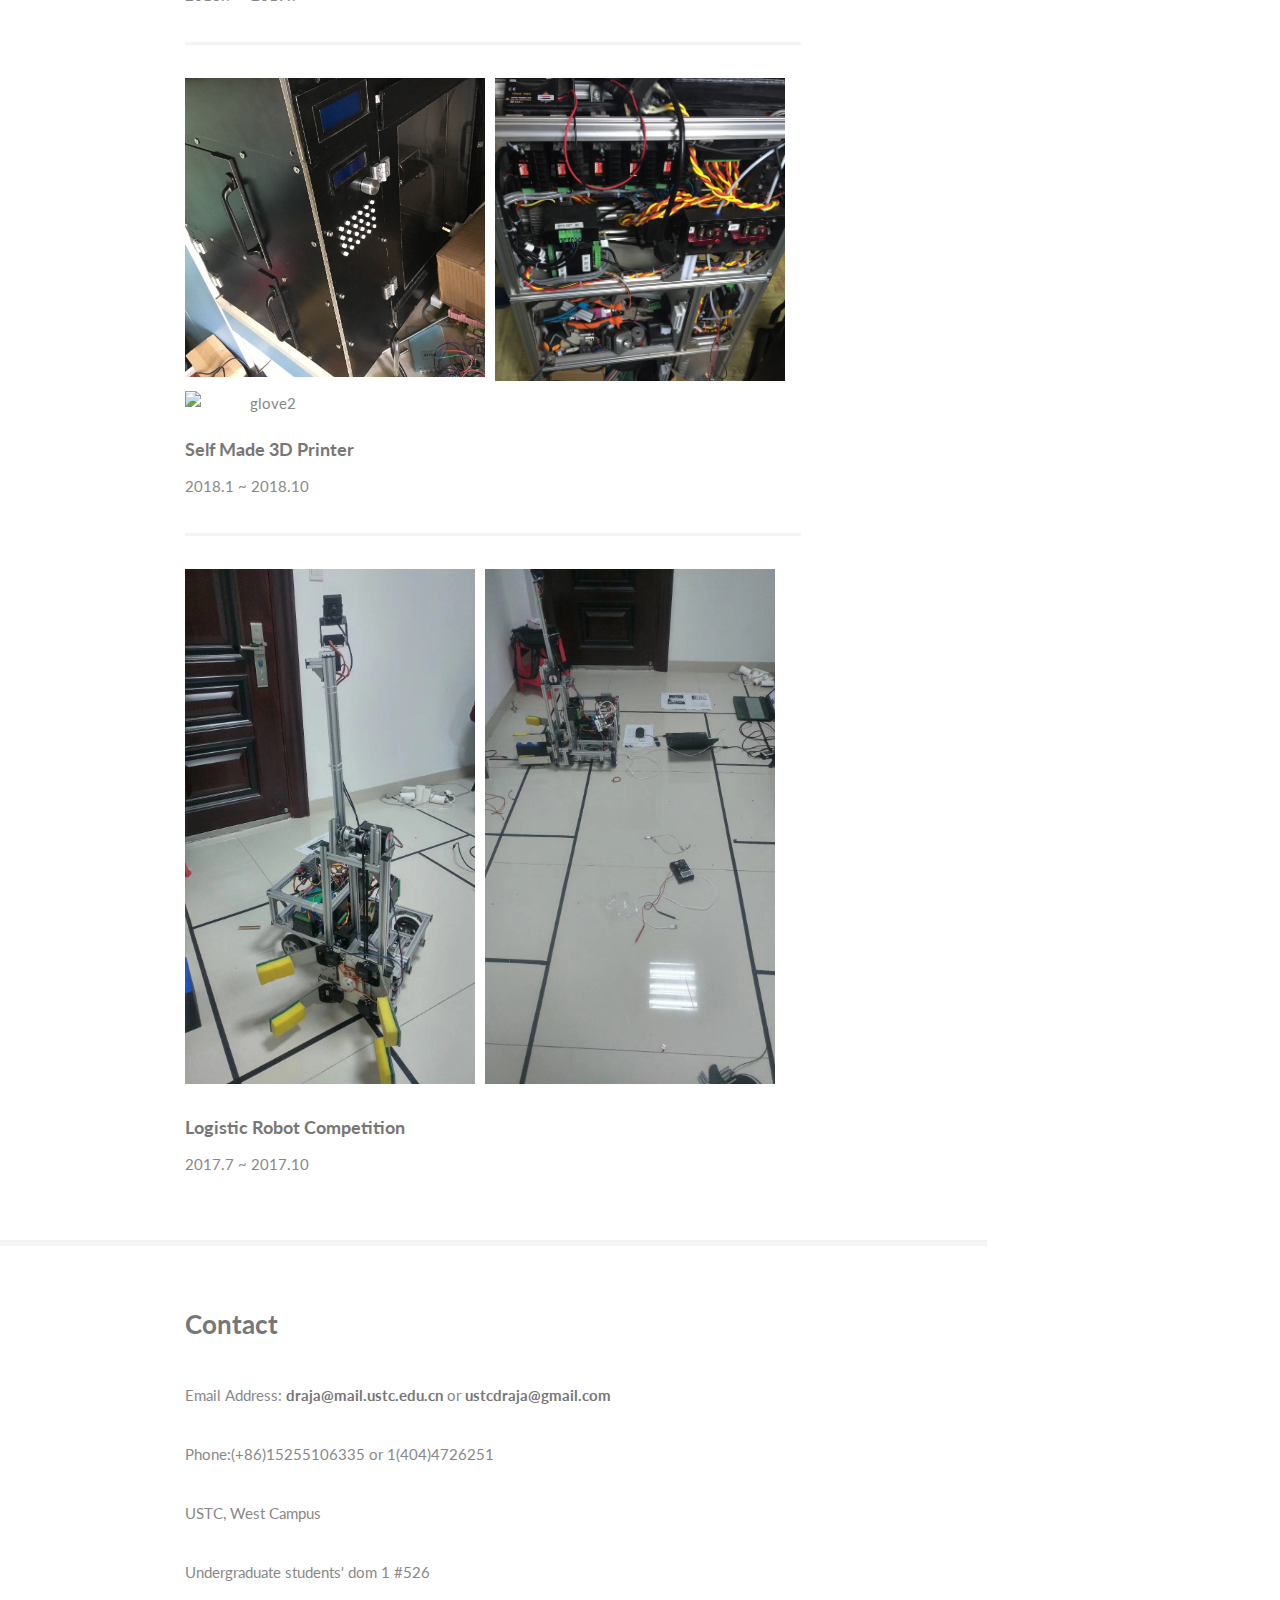
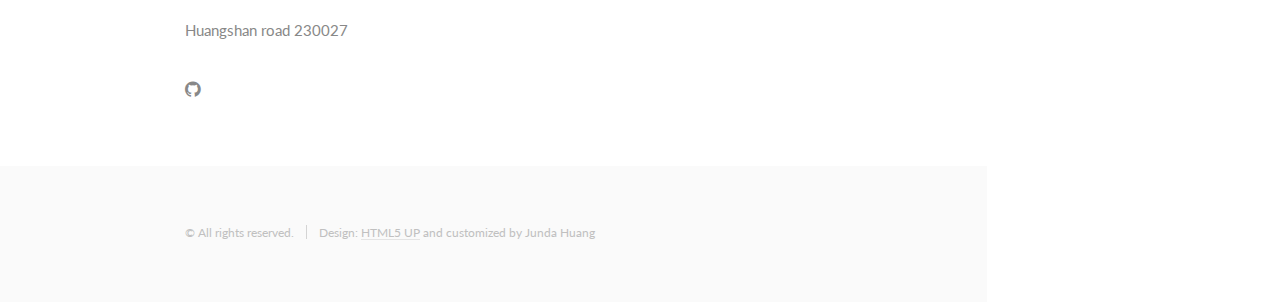
==== commit f30958e1: "no detailed About Me version" ====
--- a/newPage/index.html
+++ b/newPage/index.html
@@ -61,7 +61,7 @@
 								<div class="container">
 									<header class="major">
 										<h2>Hello, I am Junda Huang</h2>
-										<p>My Research interests lie on Trajectory Optimization, Optimization based Control 
+										<p>My Research interests lie on Motion Planning, Optimization based Control 
 											and Artificial Intelligence with the focuses on Robotics.</p>
 									</header>
 									<p>I am now a fourth year Undergraduate student in Automation at University of Science and Technology of China(USTC), Hefei, and 
@@ -69,6 +69,7 @@
 											Laboratory for Intelligent Decision and Autonomous Robots(LIDAR)</a> at Georgia Tech, Atlanta, advised by 
 										<a href="http://ai.ustc.edu.cn/">Dr. XiaoPing Chen</a> and <a href="https://sites.google.com/site/yezhaout/home">Dr. Ye Zhao</a>
 										respectively.<br><br>
+									<p></p>
 								</div>
 							</section>
 
@@ -133,8 +134,9 @@
 
 										<article>
 											<div class="inner">
-												<img src="./images/glove1.png" class="paperimgs" alt="glove1" />
-												<img src="./images/glove2.png" class="paperimgs" alt="glove2" />
+												<img src="./images/3Dprinterwholescene.jpg" class="printer" alt="glove1" />
+												<img src="./images/5.JPG" class="paperimgs" alt ="glove1" />
+												<img src="./images/printer.gif" class="dynamicimage" alt="glove2" />
 											</div>
 											<div class="paperdivs">
 												<h4>Self Made 3D Printer</h4>
@@ -163,12 +165,12 @@
 									<h3>Contact</h3>
 									<br>
 									<p>Email Address: <b>draja@mail.ustc.edu.cn</b> or <b>ustcdraja@gmail.com</b> </p>
+									<p>Phone:(+86)15255106335 or 1(404)4726251</p>
 									<p>USTC, West Campus</p>
 									<p>Undergraduate students' dom 1 #526</p>
 									<p>Huangshan road 230027</p>
 									<ul class="icons">
 										<li><a href="https://github.com/huangjund" class="icon fa-github"><span class="label">Github</span></a></li>
-										<li><a>Some Daily Life</a></li>
 									</ul>
 								</div>
 							</section>
--- a/newPage/assets/css/main.css
+++ b/newPage/assets/css/main.css
@@ -35,6 +35,18 @@
 
 	.paperimgs {
 		width: 290px;
+		float: left;
+		margin-right: 10px; 
+		margin-bottom: 10px;
+	}
+	.printer {
+		width: 300px;
+		float: left;
+		margin-right: 10px; 
+		margin-bottom: 10px;
+	}
+	.dynamicimage {
+		width: 160px;
 		float: left;
 		margin-right: 10px; 
 		margin-bottom: 10px;
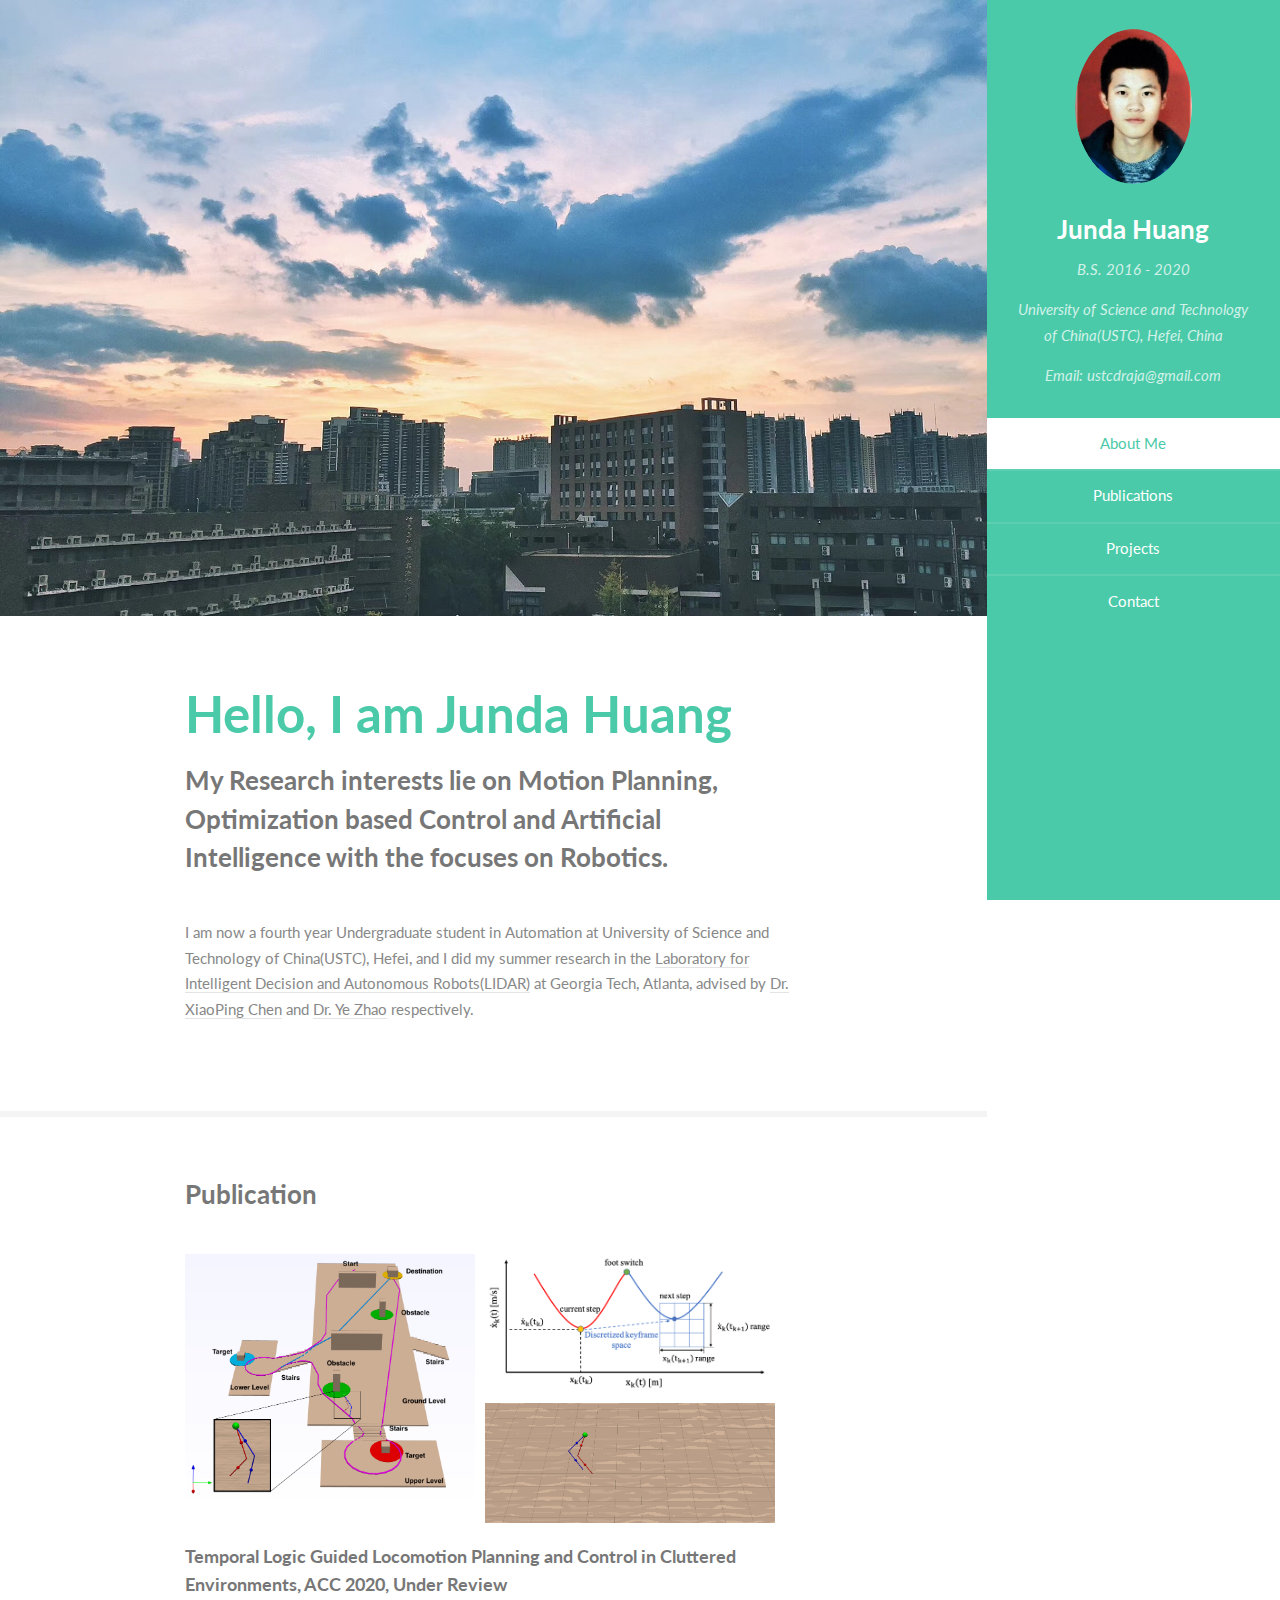
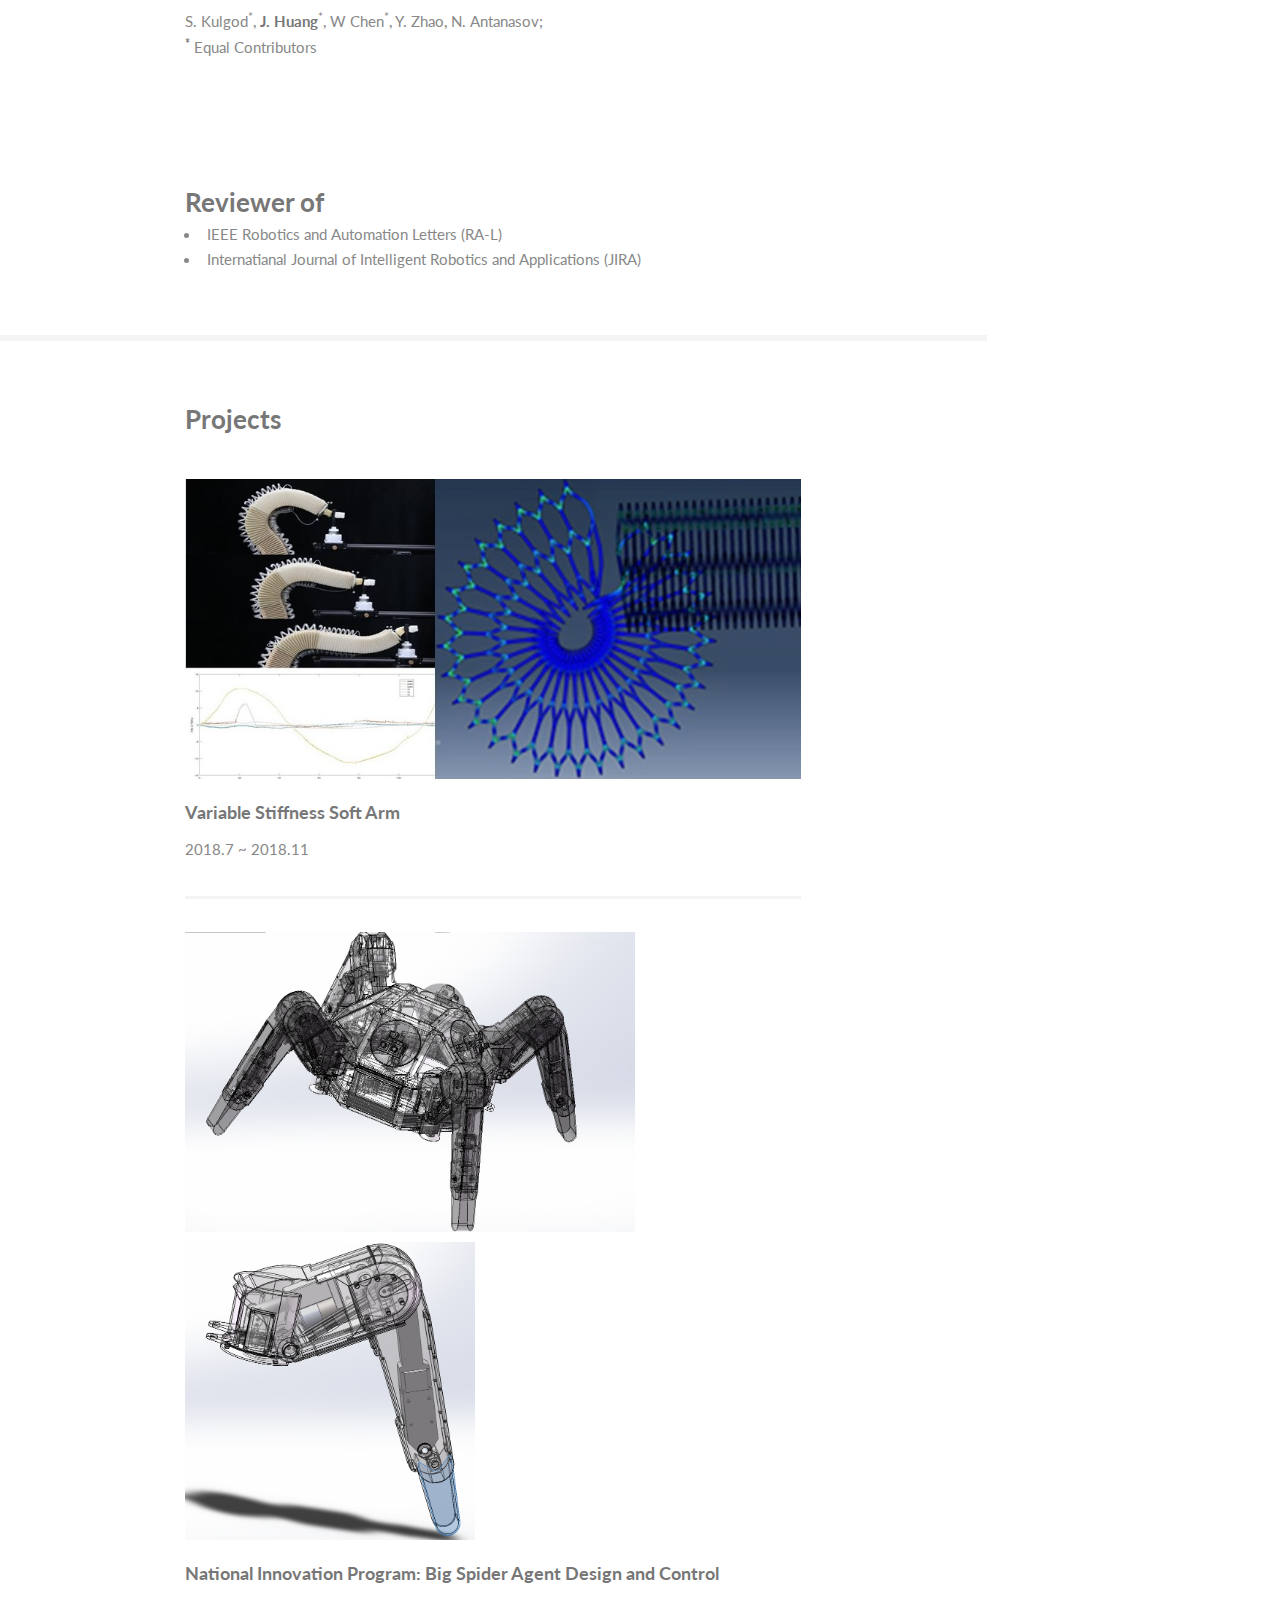
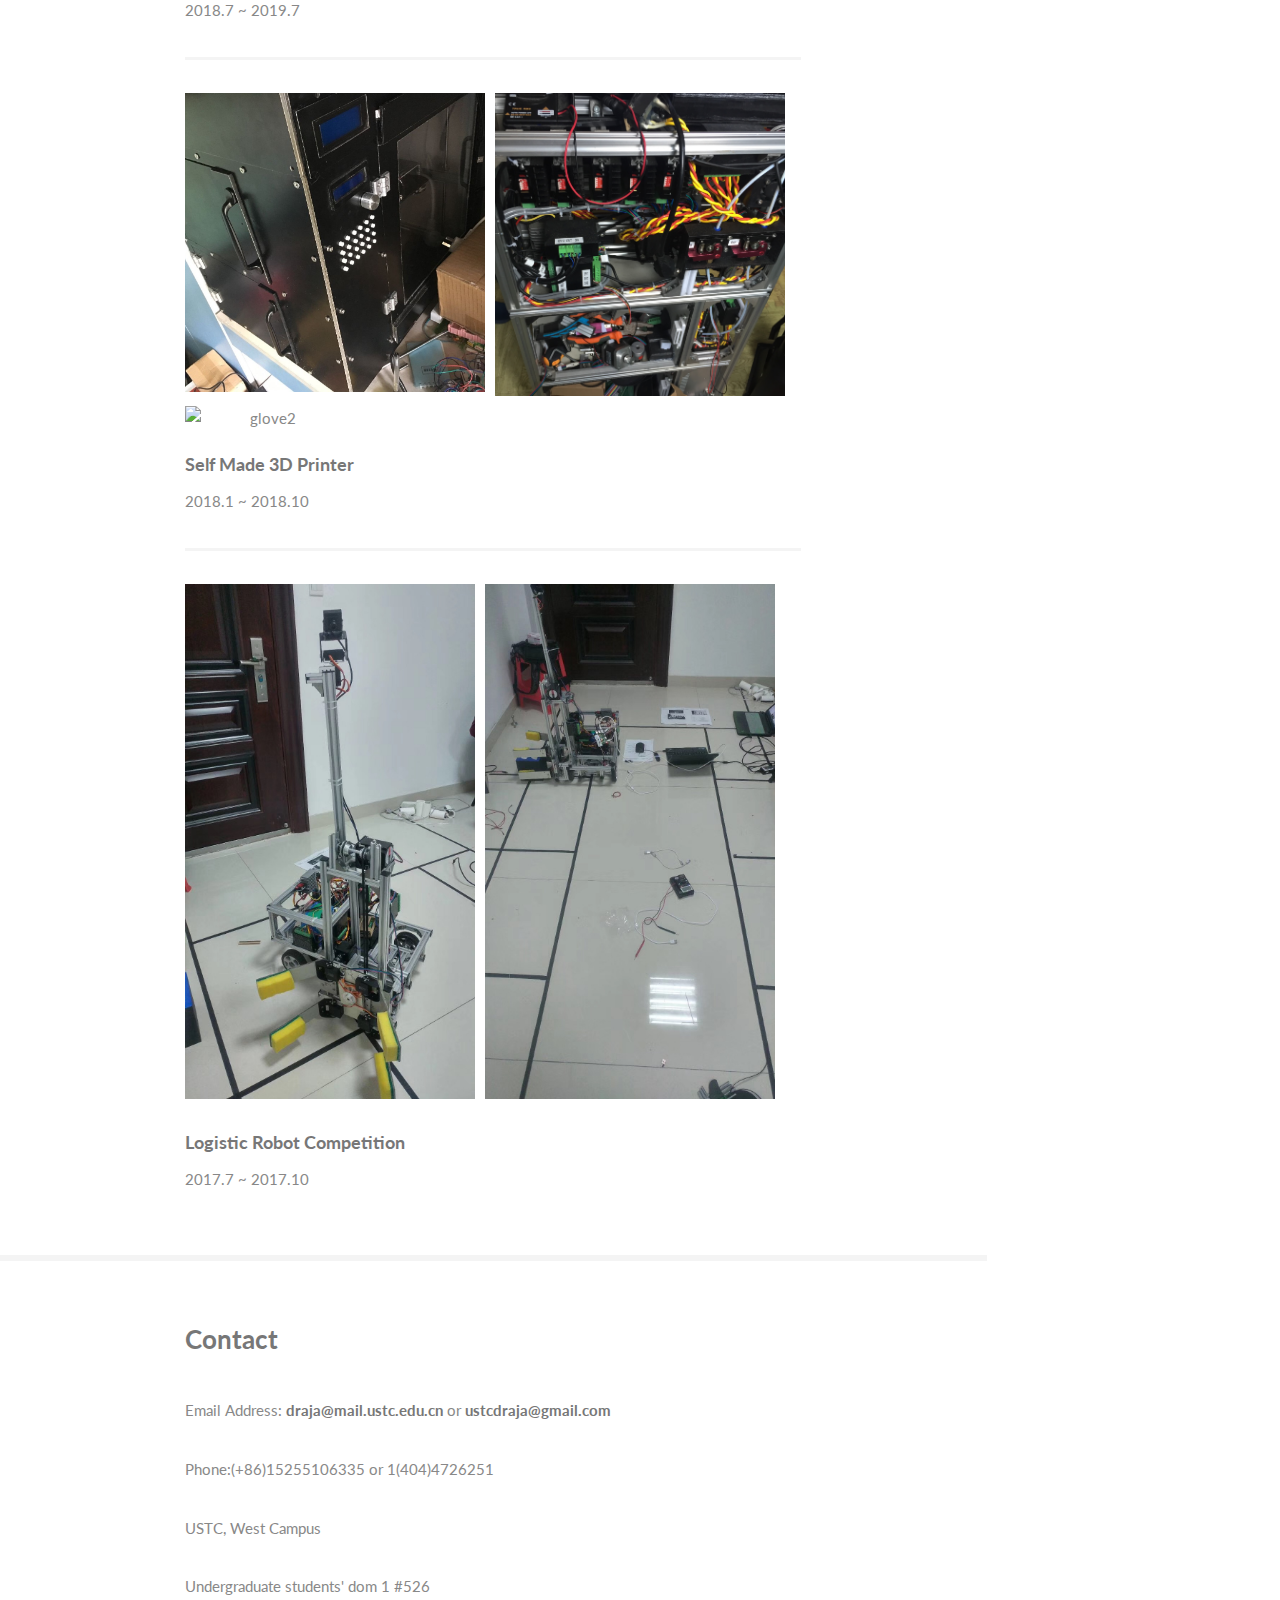
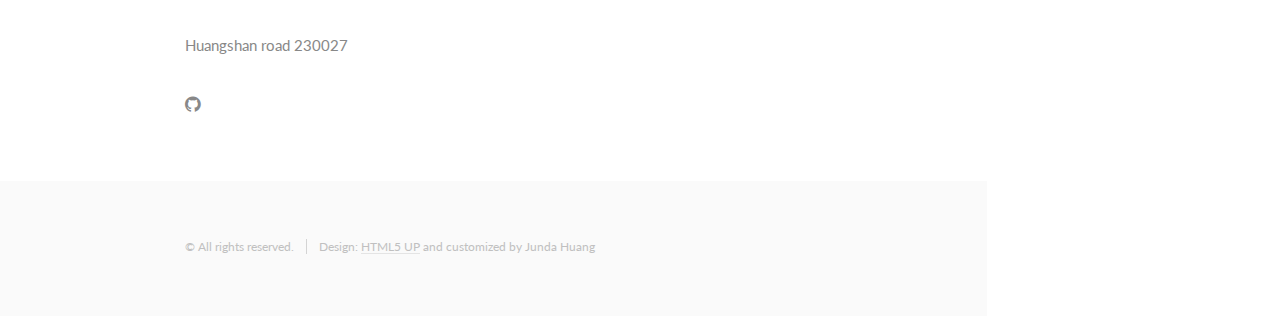
==== commit e1676cbc: "year modification" ====
--- a/newPage/index.html
+++ b/newPage/index.html
@@ -83,9 +83,10 @@
 											<div class="inner">
 												<img src="./images/planned_paths_fixed.png" class="paperimgs" alt="Path planning" />
 												<img src="./images/keyframe.png" class="paperimgs" alt="keyframe" />
-											</div>
-											<div class="paperdivs">
-												<h4>Temporal Logic Guided Locomotion Planning and Control in Cluttered Environments, ACC 2019, Under Review</h4>
+												<img src="./images/walker.gif" class = "paperimgs" alt="walker" />
+											</div>
+											<div class="paperdivs">
+												<h4>Temporal Logic Guided Locomotion Planning and Control in Cluttered Environments, ACC 2020, Under Review</h4>
 												<p>S. Kulgod<sup>*</sup>, <strong>J. Huang</strong><sup>*</sup>, W Chen<sup>*</sup>, Y. Zhao, N. Antanasov;
 													 <br><b><sup>*</sup></b> Equal Contributors</p>
 											</div>
